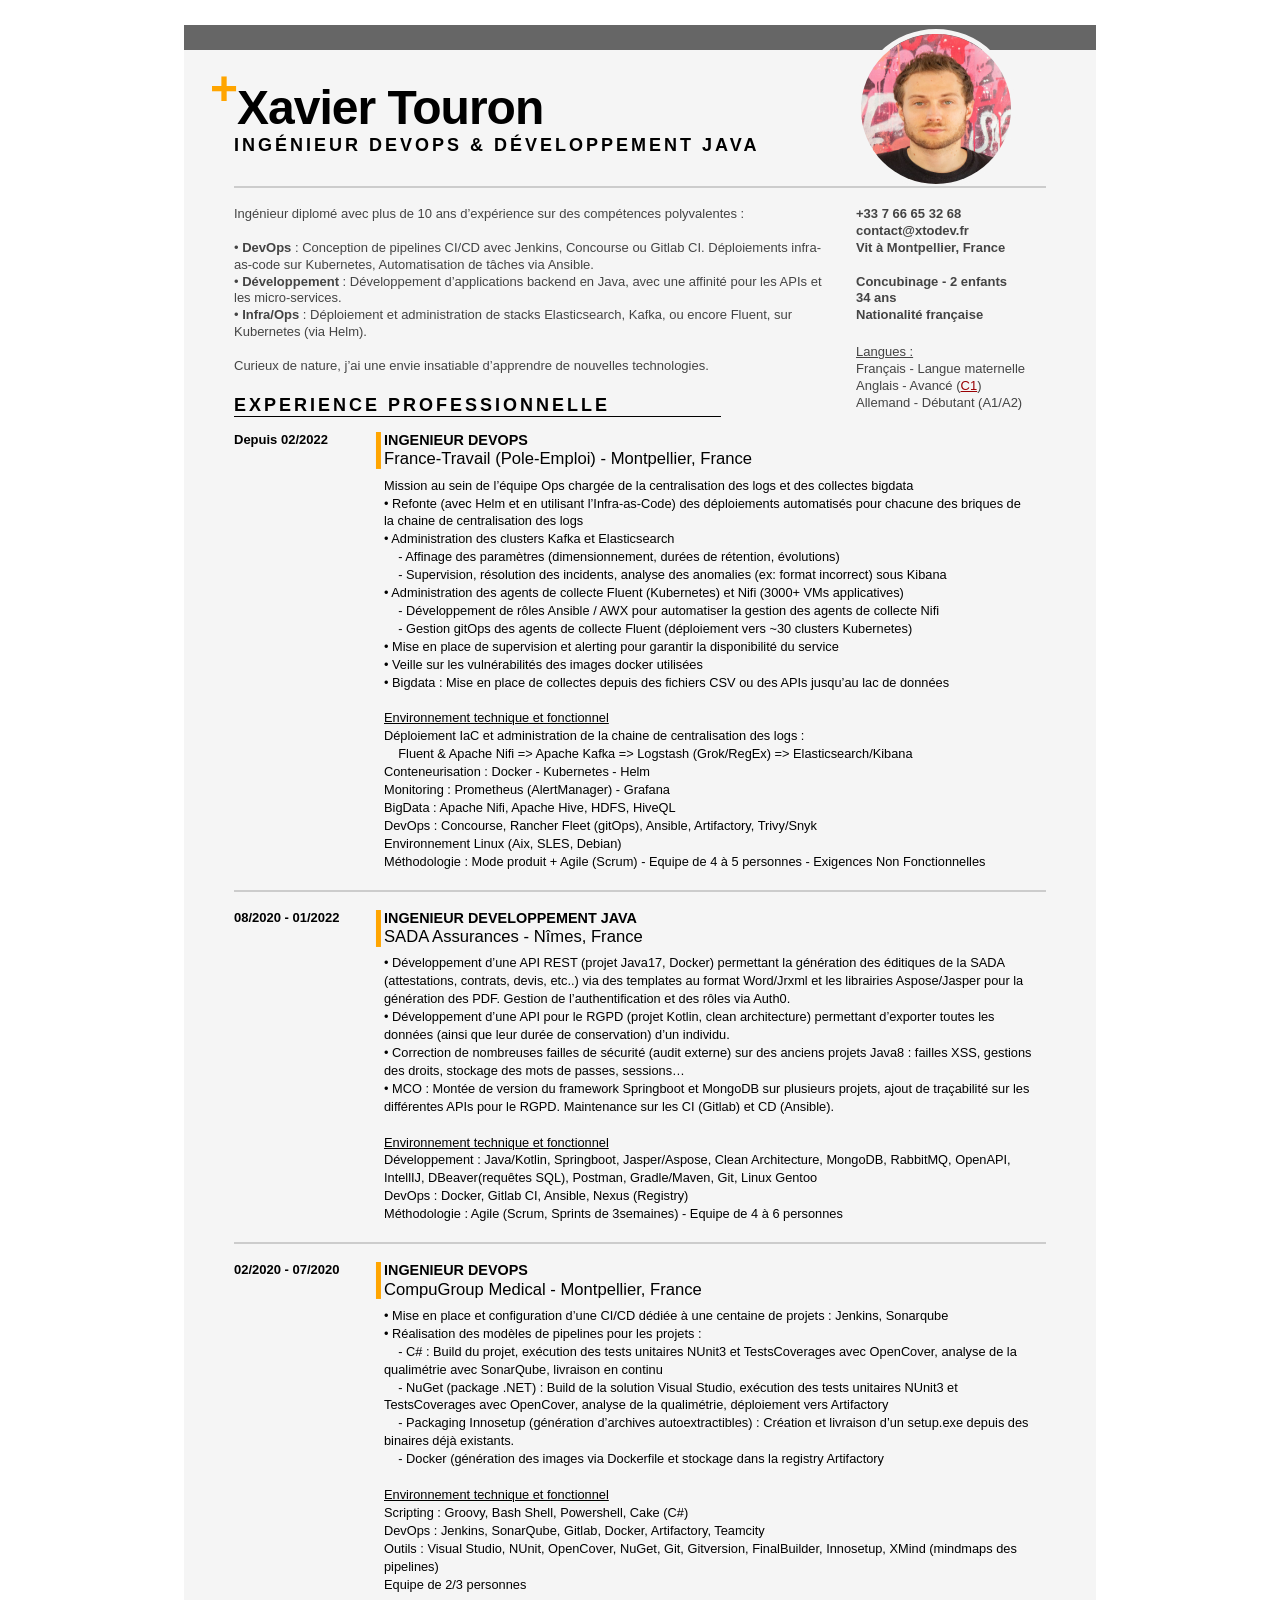
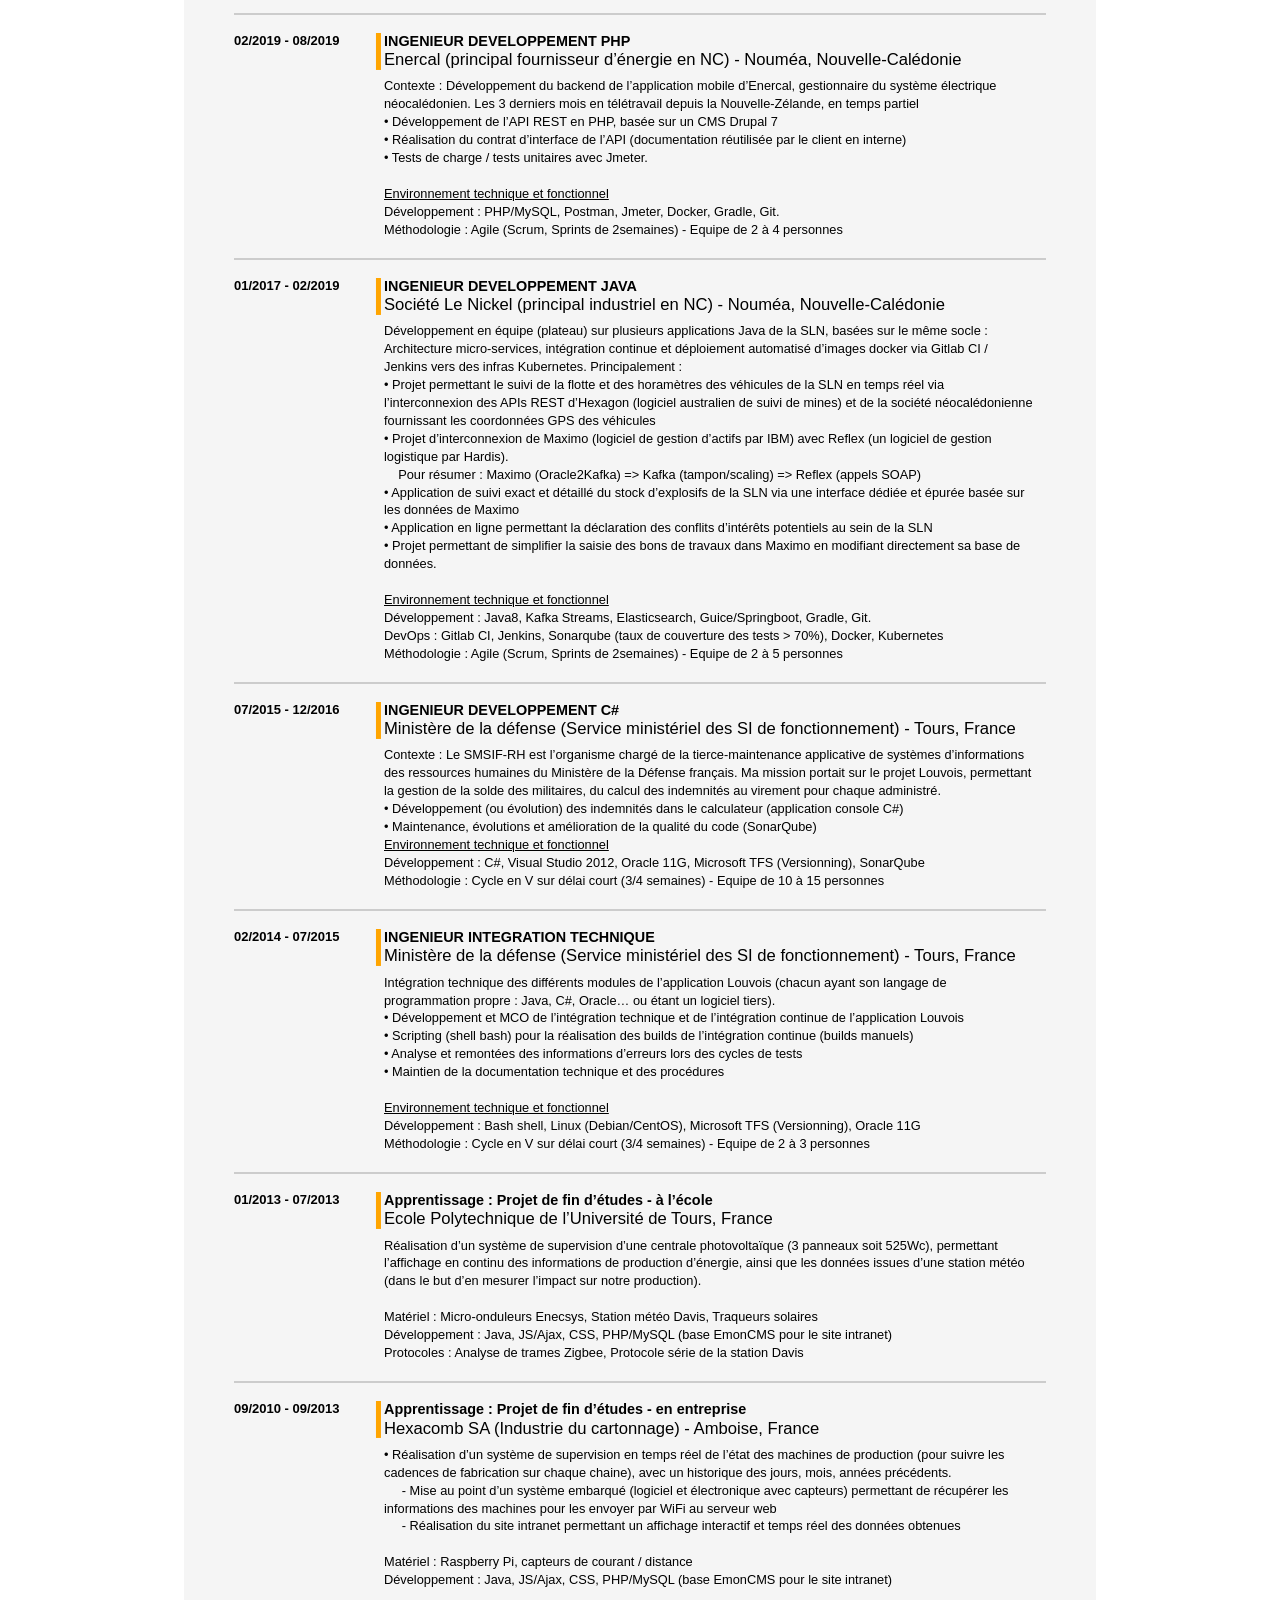
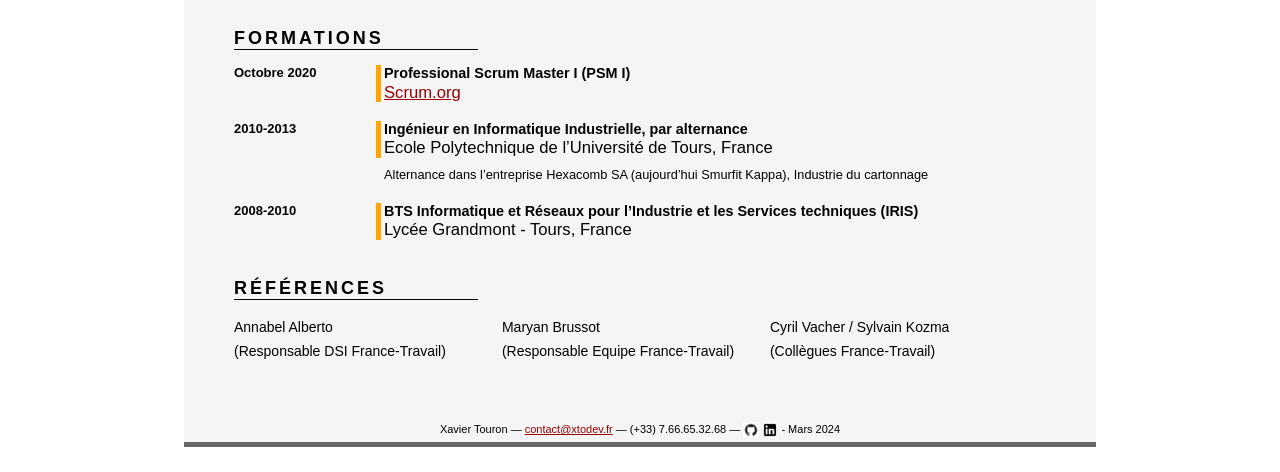
==== index.html @ eff02e46 "Deploying to gh-pages from @ xtodev/cv@1f042955dcc8cc92676577f5e169ee9cafaef50c 🚀" ====
<!DOCTYPE html>
<html>
<head>
<meta charset="utf-8">

<title>Xavier Touron | Ingénieur DevOps &amp;amp; Développement JAVA</title>
<style type="text/css">

article,
aside,
details,
figcaption,
figure,
footer,
header,
hgroup,
nav,
section,
summary {
  display: block;
}
audio,
canvas,
video {
  display: inline-block;
  *display: inline;
  *zoom: 1;
}
audio:not([controls]) {
  display: none;
}
[hidden] {
  display: none;
}
html {
  font-size: 100%;
  -webkit-text-size-adjust: 100%;
  -ms-text-size-adjust: 100%;
}
html,
button,
input,
select,
textarea {
  font-family: sans-serif;
}
body {
  margin: 0;
}
a:focus {
  outline: thin dotted;
}
a:hover,
a:active {
  outline: 0;
}
h1 {
  font-size: 2em;
  margin: 0.67em 0;
}
h2 {
  font-size: 1.5em;
  margin: 0.83em 0;
}
h3 {
  font-size: 1.17em;
  margin: 1em 0;
}
h4 {
  font-size: 1em;
  margin: 1.33em 0;
}
h5 {
  font-size: 0.83em;
  margin: 1.67em 0;
}
h6 {
  font-size: 0.75em;
  margin: 2.33em 0;
}
abbr[title] {
  border-bottom: 1px dotted;
}
b,
strong {
  font-weight: bold;
}
blockquote {
  margin: 1em 40px;
}
dfn {
  font-style: italic;
}
mark {
  background: #ff0;
  color: #000;
}
p,
pre {
  margin: 1em 0;
}
pre,
code,
kbd,
samp {
  font-family: monospace, serif;
  _font-family: 'courier new', monospace;
  font-size: 1em;
}
pre {
  white-space: pre;
  white-space: pre-wrap;
  word-wrap: break-word;
}
q {
  quotes: none;
}
q:before,
q:after {
  content: '';
  content: none;
}
small {
  font-size: 75%;
}
sub,
sup {
  font-size: 75%;
  line-height: 0;
  position: relative;
  vertical-align: baseline;
}
sup {
  top: -0.5em;
}
sub {
  bottom: -0.25em;
}
dl,
menu,
ol,
ul {
  margin: 1em 0;
}
dd {
  margin: 0 0 0 40px;
}
menu,
ol,
ul {
  padding: 0 0 0 40px;
}
nav ul,
nav ol {
  list-style: none;
  list-style-image: none;
}
img {
  border: 0;
  -ms-interpolation-mode: bicubic;
}
svg:not(:root) {
  overflow: hidden;
}
figure {
  margin: 0;
}
form {
  margin: 0;
}
fieldset {
  border: 1px solid #c0c0c0;
  margin: 0 2px;
  padding: 0.35em 0.625em 0.75em;
}
legend {
  border: 0;
  padding: 0;
  white-space: normal;
  *margin-left: -7px;
}
button,
input,
select,
textarea {
  font-size: 100%;
  margin: 0;
  vertical-align: baseline;
  *vertical-align: middle;
}
button,
input {
  line-height: normal;
}
button,
input[type="button"],
input[type="reset"],
input[type="submit"] {
  cursor: pointer;
  -webkit-appearance: button;
  *overflow: visible;
}
button[disabled],
input[disabled] {
  cursor: default;
}
input[type="checkbox"],
input[type="radio"] {
  box-sizing: border-box;
  padding: 0;
  *height: 13px;
  *width: 13px;
}
input[type="search"] {
  -webkit-appearance: textfield;
  -moz-box-sizing: content-box;
  -webkit-box-sizing: content-box;
  box-sizing: content-box;
}
input[type="search"]::-webkit-search-decoration,
input[type="search"]::-webkit-search-cancel-button {
  -webkit-appearance: none;
}
button::-moz-focus-inner,
input::-moz-focus-inner {
  border: 0;
  padding: 0;
}
textarea {
  overflow: auto;
  vertical-align: top;
}
table {
  border-collapse: collapse;
  border-spacing: 0;
}

body.pdf {
  color: black;
}
body.pdf a {
  text-decoration: none;
  color: black;
}
body.pdf .container {
  background: none;
  border-left-color: white;
  border-right-color: white;
}
body.pdf .date:after {
  margin-top: -8px;
}
body.pdf span {
  background-color: white;
}
body.pdf .resume {
  position: relative;
  padding: 40px 25px;
}
body.pdf .identity {
  margin-right: 10px;
}
body.pdf .lang {
  margin-top: -10px;
  margin-right: 10px;
  padding-bottom: 0px;
}
body.pdf .hiddenhr {
  border-top: 2px solid white;
}
body.pdf .hiddenhrinpdf {
  border-top: 2px solid white;
}
body.pdf hr {
  margin: 8px auto;
}
body.pdf a[href$='.pdf'] {
  display: none;
}
body.pdf h1 {
  letter-spacing: 0;
  margin-top: 0;
  font-size: 48px;
  text-transform: none;
}
body.pdf h2 {
  letter-spacing: 0;
  text-transform: uppercase;
  font-weight: normal;
}
body.pdf h3 {
  float: left;
  width: 20%;
  font-style: normal;
  margin-top: 12px;
}
body.pdf h3+p {
  float: left;
  width: 80%;
}
body.pdf blockquote {
  top: 40px;
  right: 50px;
  position: absolute;
}
body.pdf ul dl {
  margin: 0;
  padding: 0.3em 0 0;
}
body.pdf ul dl dt {
  font-size: 122%;
  font-weight: normal;
  margin: 0 0 .75em;
}
body.pdf ul dl dd {
  padding: 0 4em 0 0;
}
body.pdf ol {
  float: left;
  width: 95%;
  margin-left: 1em;
}
body.pdf ol li {
  width: 33%;
  margin: 0;
}
body.pdf ol li:nth-child(3n) {
  width: 34%;
}
body.pdf ol li:nth-child(1),
body.pdf ol li:nth-child(2),
body.pdf ol li:nth-child(3) {
  border-top: none;
}
body.pdf dl {
  margin: .7em 0 0;
  display: block;
}
body.pdf dl strong {
  float: right;
  margin-top: -2em;
}
body.pdf dl em {
  font-size: 120%;
  font-style: normal;
}
body.pdf .h2long {
  background: white;
}
body.pdf .h2short {
  background: white;
}
body.pdf #photo {
  margin-top: -61px;
  margin-right: 30px;
  box-shadow: 0px -4px 0px 1px white, rgba(0,0,0,0) 0px 3px 8px;
  border-width: 0px;
}

.clearfix {
  zoom: 1;
}
.clearfix:after {
  display: block;
  visibility: hidden;
  height: 0;
  clear: both;
  content: ".";
}
body {
  font-family: 'Helvetica Neue', 'Helvetica', Arial, serif;
}
h1,
h2,
h3,
h4,
ul dl dt {
  font-family: 'Helvetica Neue Light', 'Helvetica', Arial, serif;
}
h1:before {
  content: "+";
  font-weight: bold;
  color: orange;
  margin: -1em 0 0 -0.5em;
  position: relative;
  top: -0.4em;
}
pre {
  display: block;
  position: relative;
}
span {
  padding: 0;
  line-height: 1.3em;
  font-family: 'Helvetica Neue', 'Helvetica', Arial, serif;
  color: #444;
}
.aboutme {
  width: 600px;
  float: left;
  clear: left;
  padding-bottom: 20px;
  font-family: 'Lucida Sans', 'Lucida Sans Regular', 'Lucida Grande', 'Lucida Sans Unicode', Geneva, Verdana, sans-serif;
  font-size: small;
}
.identity {
  width: 200px;
  float: right;
  clear: right;
  font-family: 'Arial Narrow Bold', sans-serif;
  font-size: small;
  font-weight: bold;
  padding-bottom: 20px;
  margin-right: -10px;
}
.lang {
  width: 200px;
  float: right;
  clear: right;
  font-size: small;
  padding-bottom: 20px;
  margin-right: -10px;
}
.container {
  margin: 25px auto;
  padding: 0;
  background: whiteSmoke;
  border-top-color: #666;
  border-bottom-color: #666;
  border-left-color: whiteSmoke;
  border-right-color: whiteSmoke;
  border-style: solid;
  border-width: 25px 0px 5px 0px;
  text-align: left;
}
.date {
  font-size: small;
  width: 150px;
}
.date:after {
  float: right;
  margin-top: -7px;
  content: "|";
  color: orange;
  font-size: 300%;
}
.resume {
  position: relative;
  padding: 10px 20px;
  margin-top: -10px;
  margin-bottom: -15px;
}
a {
  color: #990003;
}
a[href$='.pdf']::before {
  content: url('https://cdn-icons-png.flaticon.com/64/3997/3997593.png');
  display: inline-block;
  width: 32px;
  height: 32px;
}
a[href$='.pdf'] {
  font-size: small;
  width: 10px;
  position: absolute;
  top: -70px;
  left: 100%;
}
blockquote {
  margin: 0;
  padding: 0;
  line-height: 1.4em;
}
hr {
  display: block;
  position: relative;
  padding: 0;
  margin: 18px auto;
  width: 100%;
  clear: both;
  border: none;
  border-top: 2px solid #cccccc;
  font-size: 1px;
  line-height: 0;
  overflow: visible;
  page-break-after: avoid;
}
.hiddenhr {
  display: block;
  position: relative;
  padding: 0;
  margin: 18px auto;
  width: 100%;
  clear: both;
  border: none;
  border-top: 2px solid whitesmoke;
  font-size: 1px;
  line-height: 0;
  overflow: visible;
  page-break-after: avoid;
}
.hiddenhrinpdf {
  display: block;
  position: relative;
  padding: 0;
  margin: 18px auto;
  width: 100%;
  clear: both;
  border: none;
  border-top: 2px solid #cccccc;
  font-size: 1px;
  line-height: 0;
  overflow: visible;
  page-break-after: avoid;
}
hr ~ h2 {
  border-top: 0px;
}
h1 {
  margin: 0;
  padding: 0;
  font-size: 36px;
  letter-spacing: -1px;
  font-weight: bold;
}
h2 {
  margin: 0;
  padding: 0;
  font-size: 18px;
  letter-spacing: -1px;
  font-weight: bold;
}
h3 {
  margin: 0;
  padding: 0 0 .5em;
  font-size: 150%;
  font-weight: bold;
}
h4 {
  margin: 0;
  padding: 0 0 .5em;
  font-size: small;
  width: 150px;
}
h3+p {
  margin: 0 0 16px;
  padding: 0;
  display: block;
  font-size: 104%;
  line-height: 24px;
}
h3 br + * {
  font-size: 5px;
}
ul {
  margin: 0;
  padding: 0;
  list-style: none;
  display: flex;
  flex-wrap: wrap;
}
ul li {
  margin: 0;
  padding: 0;
  flex-basis: 33%;
}
ul dl {
  margin: .3em 0 0;
  padding: 0;
  width: 100%;
}
ul dl dt {
  font-size: 100%;
}
ul dl dd {
  margin: 0 0 1em;
  padding: 0 2em 0 0;
  font-size: .8em;
  line-height: 1.5em;
}
ol {
  margin: 0;
  padding: 0 0 .75em;
  width: 80%;
  display: inline-block;
}
ol li {
  margin: 0 0 0 1em;
  padding: 0;
  border-top: 1px solid #CCCCCC;
  width: 100%;
  float: left;
  list-style: none;
  line-height: 24px;
  font-size: 14px;
}
ol li:nth-child(1) {
  border-top: none;
}
dl {
  float: left;
  display: block;
  width: 80%;
  margin: 0;
  padding: 0;
}
dl dt {
  margin: 0;
  padding: 0;
  font-size: 90%;
  font-weight: bold;
}
dl dd {
  margin: 0 0 1.5em;
  padding: 0;
  font-size: 80%;
  line-height: 1.4em;
}
dl strong {
  display: block;
  padding-top: 9px;
  margin-left: -40px;
  font-size: 102%;
}
dl em {
  display: block;
  font-size: 110%;
  margin: .15em 0 .5em;
  font-style: bold;
}
dl dd li {
  width: 100%;
  margin: 0 1em 1em;
  list-style-type: square;
}
dl dt {
  display: block;
  clear: both;
}
dl dt {
  border-top: 1px solid #ccc;
  padding-top: 1em;
}
h3 + dl dt:first-child {
  border: 0;
  padding-top: 0;
}
dl dd p:first-child {
  font-weight: bold;
  text-transform: uppercase;
  font-size: 1.2em;
}
ul li dt {
  border: 0;
  padding-top: 0;
}
.h2long {
  background: whiteSmoke;
  text-align: left;
  content: "";
  display: block;
  width: 60%;
  padding-top: 20px;
  border-bottom: 1px solid black;
  margin-bottom: 15px;
}
.h2short {
  background: whiteSmoke;
  text-align: left;
  content: "";
  display: block;
  width: 30%;
  border-bottom: 1px solid black;
  margin-bottom: 15px;
}
#footer {
  display: none;
}
#footer + p {
  width: 100%;
  font-size: 11px;
  text-align: center;
  margin: 0 0 0px;
}
#photo {
  width: 150px;
  height: 150px;
  margin-top: -67px;
  margin-right: 30px;
  border-top-left-radius: 50% 50%;
  border-top-right-radius: 50% 50%;
  border-bottom-right-radius: 50% 50%;
  border-bottom-left-radius: 50% 50%;
  border: solid whiteSmoke;
  border-width: 5px;
}
#subheading {
  margin-bottom: 30px;
}

@media print {
  .container {
    width: 912px;
  }
  .resume {
    position: relative;
    padding: 40px 50px;
  }
  blockquote {
    top: 40px;
    right: 50px;
    position: absolute;
  }
  h1 {
    margin-top: 0;
    font-size: 48px;
    letter-spacing: -1px;
  }
  h2 {
    text-transform: uppercase;
    letter-spacing: 3px;
  }
  h3 {
    float: left;
    width: 20%;
  }
  h3+p {
    float: left;
    width: 80%;
  }
  ul dl dt {
    font-size: 122%;
    font-weight: normal;
    margin-bottom: .75em;
  }
  ul dl dd {
    padding: 0 4em 0 0;
  }
  ol {
    float: center;
    width: 100%;
  }
  ol li {
    width: 33%;
    margin: 0;
  }
  ol li:nth-child(3n) {
    width: 34%;
  }
  ol li:nth-child(1),
  ol li:nth-child(2),
  ol li:nth-child(3) {
    border-top: none;
  }
  dl strong {
    float: right;
    margin-top: -2em;
  }
  dl em {
    font-size: 130%;
    font-style: normal;
  }
  a[href$='.pdf'] {
    display: none;
  }
}
@media screen and (min-width: 240px) and (max-width: 479px) {
  .container {
    margin: 0px auto;
  }
  blockquote {
    display: none;
  }
  .aboutme {
    width: 100%;
  }
  .identity {
    width: 100%;
  }
  .lang {
    width: 100%;
  }
  a[href$='.pdf'] {
    display: none;
  }
  .date:after {
    display: none;
  }
}
@media screen and (min-width: 480px) and (max-width: 599px) {
  .container {
    margin: 0px auto;
  }
  blockquote {
    margin-top: -50px;
    margin-bottom: -20px;
  }
  #photo {
    width: 90px;
    height: 90px;
    margin-top: -60px;
    margin-left: 81%;
  }
  .aboutme {
    width: 65%;
  }
  .identity {
    width: 35%;
  }
  .lang {
    width: 35%;
  }
  .date:after {
    display: none;
  }
  .h2long {
    width: 80%;
  }
  .h2short {
    width: 80%;
  }
  dl {
    width: 100%;
  }
  dl dt:before {
    content: "|";
    color: orange;
    font-size: 150%;
    margin-top: -10px;
  }
  .resume {
    margin-bottom: -10px;
  }
}
@media screen and (min-width: 600px) and (max-width: 911px) {
  .container {
    margin: 0px auto;
  }
  blockquote {
    margin-top: -65px;
    margin-bottom: -20px;
  }
  #photo {
    width: 105px;
    height: 105px;
    margin-top: -50px;
    margin-left: 75%;
  }
  .aboutme {
    width: 65%;
  }
  .identity {
    width: 35%;
  }
  .lang {
    width: 35%;
  }
  .date:after {
    display: none;
  }
  .h2long {
    width: 80%;
  }
  .h2short {
    width: 80%;
  }
  dl {
    width: 100%;
  }
  dl dt:before {
    content: "|";
    color: orange;
    font-size: 150%;
    margin-top: -10px;
  }
  .resume {
    margin-bottom: -10px;
  }
}
@media screen and (min-width: 57em) {
  .container {
    width: 912px;
  }
  .resume {
    position: relative;
    padding: 40px 50px;
  }
  blockquote {
    top: 40px;
    right: 50px;
    position: absolute;
  }
  h1 {
    margin-top: 0;
    font-size: 48px;
    letter-spacing: -1px;
  }
  h2 {
    text-transform: uppercase;
    letter-spacing: 3px;
  }
  h3 {
    float: left;
    width: 20%;
  }
  h3+p {
    float: left;
    width: 80%;
  }
  ul dl dt {
    font-size: 122%;
    font-weight: normal;
    margin-bottom: .75em;
  }
  ul dl dd {
    padding: 0 4em 0 0;
  }
  ol {
    float: center;
    width: 100%;
  }
  ol li {
    width: 33%;
    margin: 0;
  }
  ol li:nth-child(3n) {
    width: 34%;
  }
  ol li:nth-child(1),
  ol li:nth-child(2),
  ol li:nth-child(3) {
    border-top: none;
  }
  dl strong {
    float: right;
    margin-top: -2em;
  }
  dl em {
    font-size: 130%;
    font-style: normal;
  }
}

</style>
</head>

<body class="">

<div class="container">
    <div class="resume">
        <h1>Xavier Touron</h1>

<h2 id="subheading">Ingénieur DevOps &amp; Développement JAVA</h2>

<blockquote>
  <p><img src="./assets/photo.jpg" alt="Pic" title="" id="photo" />
  <a href="https://github.com/xtodev/cv/releases/latest/download/CV_Touron_Xavier.pdf"></a></p>
</blockquote>

<hr />

<p><span class="aboutme">
Ingénieur diplomé avec plus de 10 ans d&#8217;expérience sur des compétences polyvalentes :<br><br>
  • <b>DevOps</b> : Conception de pipelines CI/CD avec Jenkins, Concourse ou Gitlab CI. Déploiements infra-as-code sur Kubernetes, Automatisation de tâches via Ansible.<br>
  • <b>Développement</b> : Développement d&#8217;applications backend en Java, avec une affinité pour les APIs et les micro-services.<br>
  • <b>Infra/Ops</b> : Déploiement et administration de stacks Elasticsearch, Kafka, ou encore Fluent, sur Kubernetes (via Helm).<br><br>
Curieux de nature, j&#8217;ai une envie insatiable d&#8217;apprendre de nouvelles technologies.
</span></p>

<p><span class="identity">
+33 7 66 65 32 68<br>
contact@xtodev.fr<br>
Vit à Montpellier, France<br>
<br>
Concubinage - 2 enfants<br>
34 ans<br>
Nationalité française
</span></p>

<p><span class="lang">
<u>Langues :</u><br>
Français - Langue maternelle<br>
Anglais - Avancé (<a target="_blank" href="https://cert.efset.org/MzoJqB">C1</a>)<br>
Allemand - Débutant (A1/A2)
</span></p>

<h2 class="h2long">EXPERIENCE PROFESSIONNELLE</h2>

<h3 class="date">Depuis 02/2022</h3>

<dl>
<dt>INGENIEUR DEVOPS</dt>
<dd>
<em>France-Travail (Pole-Emploi) - Montpellier, France</em>
Mission au sein de l&#8217;équipe Ops chargée de la centralisation des logs et des collectes bigdata<br>
• Refonte (avec Helm et en utilisant l&#8217;Infra-as-Code) des déploiements automatisés pour chacune des briques de la chaine de centralisation des logs<br>
• Administration des clusters Kafka et Elasticsearch<br>
&nbsp;&nbsp;&nbsp;&nbsp;- Affinage des paramètres (dimensionnement, durées de rétention, évolutions)<br>
&nbsp;&nbsp;&nbsp;&nbsp;- Supervision, résolution des incidents, analyse des anomalies (ex: format incorrect) sous Kibana<br>
• Administration des agents de collecte Fluent (Kubernetes) et Nifi (3000+ VMs applicatives)<br>
&nbsp;&nbsp;&nbsp;&nbsp;- Développement de rôles Ansible / AWX pour automatiser la gestion des agents de collecte Nifi<br>
&nbsp;&nbsp;&nbsp;&nbsp;- Gestion gitOps des agents de collecte Fluent (déploiement vers ~30 clusters Kubernetes)<br>
• Mise en place de supervision et alerting pour garantir la disponibilité du service<br>
• Veille sur les vulnérabilités des images docker utilisées<br>
• Bigdata : Mise en place de collectes depuis des fichiers CSV ou des APIs jusqu&#8217;au lac de données<br>
<br>
<u>Environnement technique et fonctionnel</u><br>
Déploiement IaC et administration de la chaine de centralisation des logs : <br>
&nbsp;&nbsp;&nbsp;&nbsp;Fluent &amp; Apache Nifi => Apache Kafka => Logstash (Grok/RegEx) => Elasticsearch/Kibana<br>
Conteneurisation : Docker - Kubernetes - Helm<br>
Monitoring : Prometheus (AlertManager) - Grafana<br>
BigData : Apache Nifi, Apache Hive, HDFS, HiveQL<br>
DevOps : Concourse, Rancher Fleet (gitOps), Ansible, Artifactory, Trivy/Snyk<br>
Environnement Linux (Aix, SLES, Debian)<br>
Méthodologie : Mode produit + Agile (Scrum) - Equipe de 4 à 5 personnes - Exigences Non Fonctionnelles<br></dd>
</dl>

<hr />

<h3 class="date">08/2020 - 01/2022</h3>

<dl>
<dt>INGENIEUR DEVELOPPEMENT JAVA</dt>
<dd>
<em>SADA Assurances - Nîmes, France</em>
• Développement d&#8217;une API REST (projet Java17, Docker) permettant la génération des éditiques de la SADA (attestations, contrats, devis, etc..) via des templates au format Word/Jrxml et les librairies Aspose/Jasper pour la génération des PDF. Gestion de l&#8217;authentification et des rôles via Auth0.<br>
• Développement d&#8217;une API pour le RGPD (projet Kotlin, clean architecture) permettant d&#8217;exporter toutes les données (ainsi que leur durée de conservation) d&#8217;un individu.<br>
• Correction de nombreuses failles de sécurité (audit externe) sur des anciens projets Java8 : failles XSS, gestions des droits, stockage des mots de passes, sessions&#8230;<br>
• MCO : Montée de version du framework Springboot et MongoDB sur plusieurs projets, ajout de traçabilité sur les différentes APIs pour le RGPD. Maintenance sur les CI (Gitlab) et CD (Ansible).<br>
<br>
<u>Environnement technique et fonctionnel</u><br>
Développement : Java/Kotlin, Springboot, Jasper/Aspose, Clean Architecture, MongoDB, RabbitMQ, OpenAPI, IntellIJ, DBeaver(requêtes SQL), Postman, Gradle/Maven, Git, Linux Gentoo<br>
DevOps : Docker, Gitlab CI, Ansible, Nexus (Registry)<br>
Méthodologie : Agile (Scrum, Sprints de 3semaines) - Equipe de 4 à 6 personnes<br></dd>
</dl>

<hr class="hiddenhrinpdf">

<h3 class="date">02/2020 - 07/2020</h3>

<dl>
<dt>INGENIEUR DEVOPS</dt>
<dd>
<em>CompuGroup Medical - Montpellier, France</em>
• Mise en place et configuration d&#8217;une CI/CD dédiée à une centaine de projets : Jenkins, Sonarqube<br>
• Réalisation des modèles de pipelines pour les projets :<br>
&nbsp;&nbsp;&nbsp;&nbsp;- C# : Build du projet, exécution des tests unitaires NUnit3 et TestsCoverages avec OpenCover, analyse de la qualimétrie avec SonarQube, livraison en continu  <br>
&nbsp;&nbsp;&nbsp;&nbsp;- NuGet (package .NET) : Build de la solution Visual Studio, exécution des tests unitaires NUnit3 et TestsCoverages avec OpenCover, analyse de la qualimétrie, déploiement vers Artifactory<br>
&nbsp;&nbsp;&nbsp;&nbsp;- Packaging Innosetup (génération d&#8217;archives autoextractibles) : Création et livraison d&#8217;un setup.exe depuis des binaires déjà existants.<br>
&nbsp;&nbsp;&nbsp;&nbsp;- Docker (génération des images via Dockerfile et stockage dans la registry Artifactory<br>
<br>
<u>Environnement technique et fonctionnel</u><br>
Scripting : Groovy, Bash Shell, Powershell, Cake (C#)<br>
DevOps : Jenkins, SonarQube, Gitlab, Docker, Artifactory, Teamcity<br>
Outils : Visual Studio, NUnit, OpenCover, NuGet, Git, Gitversion, FinalBuilder, Innosetup, XMind (mindmaps des pipelines)<br>
Equipe de 2/3 personnes</dd>
</dl>

<hr />

<h3 class="date">02/2019 - 08/2019</h3>

<dl>
<dt>INGENIEUR DEVELOPPEMENT PHP</dt>
<dd>
<em>Enercal (principal fournisseur d&#8217;énergie en NC) - Nouméa, Nouvelle-Calédonie</em>
Contexte : Développement du backend de l&#8217;application mobile d&#8217;Enercal, gestionnaire du système électrique néocalédonien. Les 3 derniers mois en télétravail depuis la Nouvelle-Zélande, en temps partiel<br>
• Développement de l&#8217;API REST en PHP, basée sur un CMS Drupal 7<br>
• Réalisation du contrat d&#8217;interface de l&#8217;API (documentation réutilisée par le client en interne) <br>
• Tests de charge / tests unitaires avec Jmeter.<br>
<br><u>Environnement technique et fonctionnel</u><br>
Développement : PHP/MySQL, Postman, Jmeter, Docker, Gradle, Git.<br>
Méthodologie : Agile (Scrum, Sprints de 2semaines) - Equipe de 2 à 4 personnes<br></dd>
</dl>

<hr />

<h3 class="date">01/2017 - 02/2019</h3>

<dl>
<dt>INGENIEUR DEVELOPPEMENT JAVA</dt>
<dd>
<em>Société Le Nickel (principal industriel en NC) - Nouméa, Nouvelle-Calédonie</em>
Développement en équipe (plateau) sur plusieurs applications Java de la SLN, basées sur le même socle : Architecture micro-services, intégration continue et déploiement automatisé d&#8217;images docker via Gitlab CI / Jenkins vers des infras Kubernetes. Principalement :<br>
• Projet permettant le suivi de la flotte et des horamètres des véhicules de la SLN en temps réel via l&#8217;interconnexion des APIs REST d&#8217;Hexagon (logiciel australien de suivi de mines) et de la société néocalédonienne fournissant les coordonnées GPS des véhicules<br>
• Projet d&#8217;interconnexion de Maximo (logiciel de gestion d&#8217;actifs par IBM) avec Reflex (un logiciel de gestion logistique par Hardis). <br>
&nbsp;&nbsp;&nbsp;&nbsp;Pour résumer : Maximo (Oracle2Kafka) => Kafka (tampon/scaling) => Reflex (appels SOAP)<br>
• Application de suivi exact et détaillé du stock d&#8217;explosifs de la SLN via une interface dédiée et épurée basée sur les données de Maximo<br>
• Application en ligne permettant la déclaration des conflits d&#8217;intérêts potentiels au sein de la SLN<br>
• Projet permettant de simplifier la saisie des bons de travaux dans Maximo en modifiant directement sa base de données.<br>
<br>
<u>Environnement technique et fonctionnel</u><br>
Développement : Java8, Kafka Streams, Elasticsearch, Guice/Springboot, Gradle, Git. <br>
DevOps : Gitlab CI, Jenkins, Sonarqube (taux de couverture des tests > 70%), Docker, Kubernetes<br>
Méthodologie : Agile (Scrum, Sprints de 2semaines) - Equipe de 2 à 5 personnes</dd>
</dl>

<hr />

<h3 class="date">07/2015 - 12/2016</h3>

<dl>
<dt>INGENIEUR DEVELOPPEMENT C#</dt>
<dd>
<em>Ministère de la défense (Service ministériel des SI de fonctionnement) - Tours, France</em>
Contexte : Le SMSIF-RH est l&#8217;organisme chargé de la tierce-maintenance applicative de systèmes d&#8217;informations des ressources humaines du Ministère de la Défense français. Ma mission portait sur le projet Louvois, permettant la gestion de la solde des militaires, du calcul des indemnités au virement pour chaque administré.<br>
• Développement (ou évolution) des indemnités dans le calculateur (application console C#)<br>
• Maintenance, évolutions et amélioration de la qualité du code (SonarQube)<br>
<u>Environnement technique et fonctionnel</u><br>
Développement : C#, Visual Studio 2012, Oracle 11G, Microsoft TFS (Versionning), SonarQube<br>
Méthodologie : Cycle en V sur délai court (3/4 semaines) - Equipe de 10 à 15 personnes</dd>
</dl>

<hr />

<h3 class="date">02/2014 - 07/2015</h3>

<dl>
<dt>INGENIEUR INTEGRATION TECHNIQUE</dt>
<dd>
<em>Ministère de la défense (Service ministériel des SI de fonctionnement) - Tours, France</em>
Intégration technique des différents modules de l&#8217;application Louvois (chacun ayant son langage de programmation propre : Java, C#, Oracle&#8230; ou étant un logiciel tiers).<br>
• Développement et MCO de l&#8217;intégration technique et de l&#8217;intégration continue de l&#8217;application Louvois<br>
• Scripting (shell bash) pour la réalisation des builds de l&#8217;intégration continue (builds manuels)<br>
• Analyse et remontées des informations d&#8217;erreurs lors des cycles de tests<br>
• Maintien de la documentation technique et des procédures<br>
<br>
<u>Environnement technique et fonctionnel</u><br>
Développement : Bash shell, Linux (Debian/CentOS), Microsoft TFS (Versionning), Oracle 11G<br>
Méthodologie : Cycle en V sur délai court (3/4 semaines) - Equipe de 2 à 3 personnes</dd>
</dl>

<hr />

<h3 class="date">01/2013 - 07/2013</h3>

<dl>
<dt>Apprentissage : Projet de fin d&#8217;études - à l&#8217;école</dt>
<dd>
<em>Ecole Polytechnique de l&#8217;Université de Tours, France</em>
Réalisation d’un système de supervision d’une centrale photovoltaïque (3 panneaux soit 525Wc), permettant l’affichage en continu des informations de production d’énergie, ainsi que les données issues d’une station météo (dans le but d’en mesurer l’impact sur notre production). <br>
<br>
Matériel : Micro-onduleurs Enecsys, Station météo Davis, Traqueurs solaires <br>
Développement : Java, JS/Ajax, CSS, PHP/MySQL (base EmonCMS pour le site intranet)<br>
Protocoles : Analyse de trames Zigbee, Protocole série de la station Davis<br></dd>
</dl>

<hr />

<h3 class="date">09/2010 - 09/2013</h3>

<dl>
<dt>Apprentissage : Projet de fin d&#8217;études - en entreprise</dt>
<dd>
<em>Hexacomb SA (Industrie du cartonnage) - Amboise, France</em>
• Réalisation d’un système de supervision en temps réel de l’état des machines de production (pour suivre les cadences de fabrication sur chaque chaine), avec un historique des jours, mois, années précédents. <br>
&nbsp;&nbsp;&nbsp;&nbsp; - Mise au point d&#8217;un système embarqué (logiciel et électronique avec capteurs) permettant de récupérer les informations des machines pour les envoyer par WiFi au serveur web<br>
&nbsp;&nbsp;&nbsp;&nbsp; - Réalisation du site intranet permettant un affichage interactif et temps réel des données obtenues<br>
<br>
Matériel : Raspberry Pi, capteurs de courant / distance<br>
Développement : Java, JS/Ajax, CSS, PHP/MySQL (base EmonCMS pour le site intranet)<br></dd>
</dl>

<hr class="hiddenhr">

<h2 class="h2short">Formations</h2>

<h3 class="date">Octobre 2020</h3>

<dl>
<dt>Professional Scrum Master I (PSM I)</dt>
<dd><em><a href="https://www.scrum.org/user/735488" target="_blank">Scrum.org</a></em></dd>
</dl>

<h3 class="date">2010-2013</h3>

<dl>
<dt>Ingénieur en Informatique Industrielle, par alternance</dt>
<dd><em>Ecole Polytechnique de l&#8217;Université de Tours, France</em>
Alternance dans l&#8217;entreprise Hexacomb SA (aujourd&#8217;hui Smurfit Kappa), Industrie du cartonnage</dd>
</dl>

<h3 class="date">2008-2010</h3>

<dl>
<dt>BTS Informatique et Réseaux pour l&#8217;Industrie et les Services techniques (IRIS)</dt>
<dd><em>Lycée Grandmont - Tours, France</em></dd>
</dl>

<hr class="hiddenhr">

<h2 class="h2short">Références</h2>

<ol>
<li>Annabel Alberto <br>(Responsable DSI France-Travail)</li>
<li>Maryan Brussot <br>(Responsable Equipe France-Travail)</li>
<li>Cyril Vacher / Sylvain Kozma <br>(Collègues France-Travail)</li>
</ol>

<hr class="hiddenhr">

<h3 id="footer">Footer</h3>

<p>Xavier Touron &#8212; <a href="mailto:contact@xtodev.fr">contact@xtodev.fr</a> &#8212; (+33) 7.66.65.32.68 &#8212; <a href="https://github.com/xtodev/cv" target="_blank"><img src="./assets/github.png" height="16" width="16" style="vertical-align: middle;"></a>  <a href="https://www.linkedin.com/in/xavier-touron-084b4b73" target="_blank"><img src="./assets/linkedin.png" height="16" width="16" style="vertical-align: middle;"></a> - Mars 2024</p>

    </div>
</div>

</body>
</html>
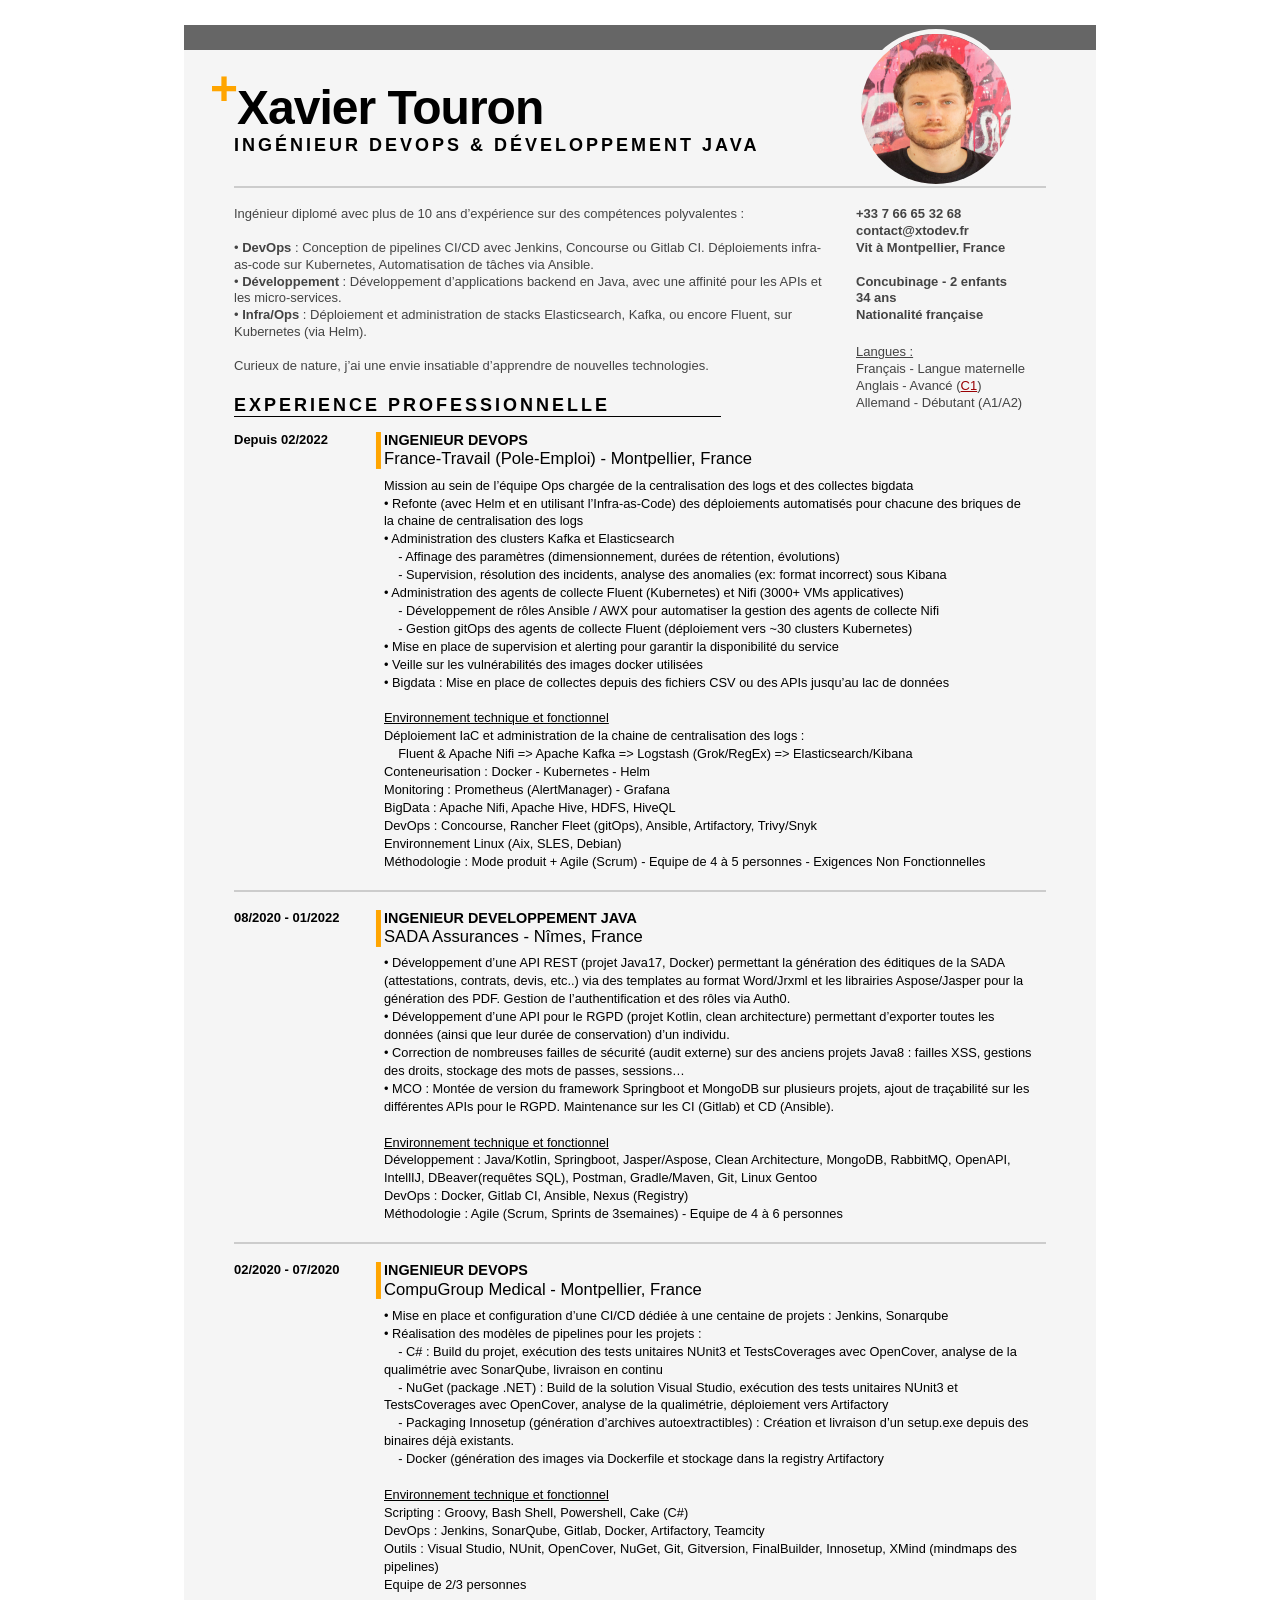
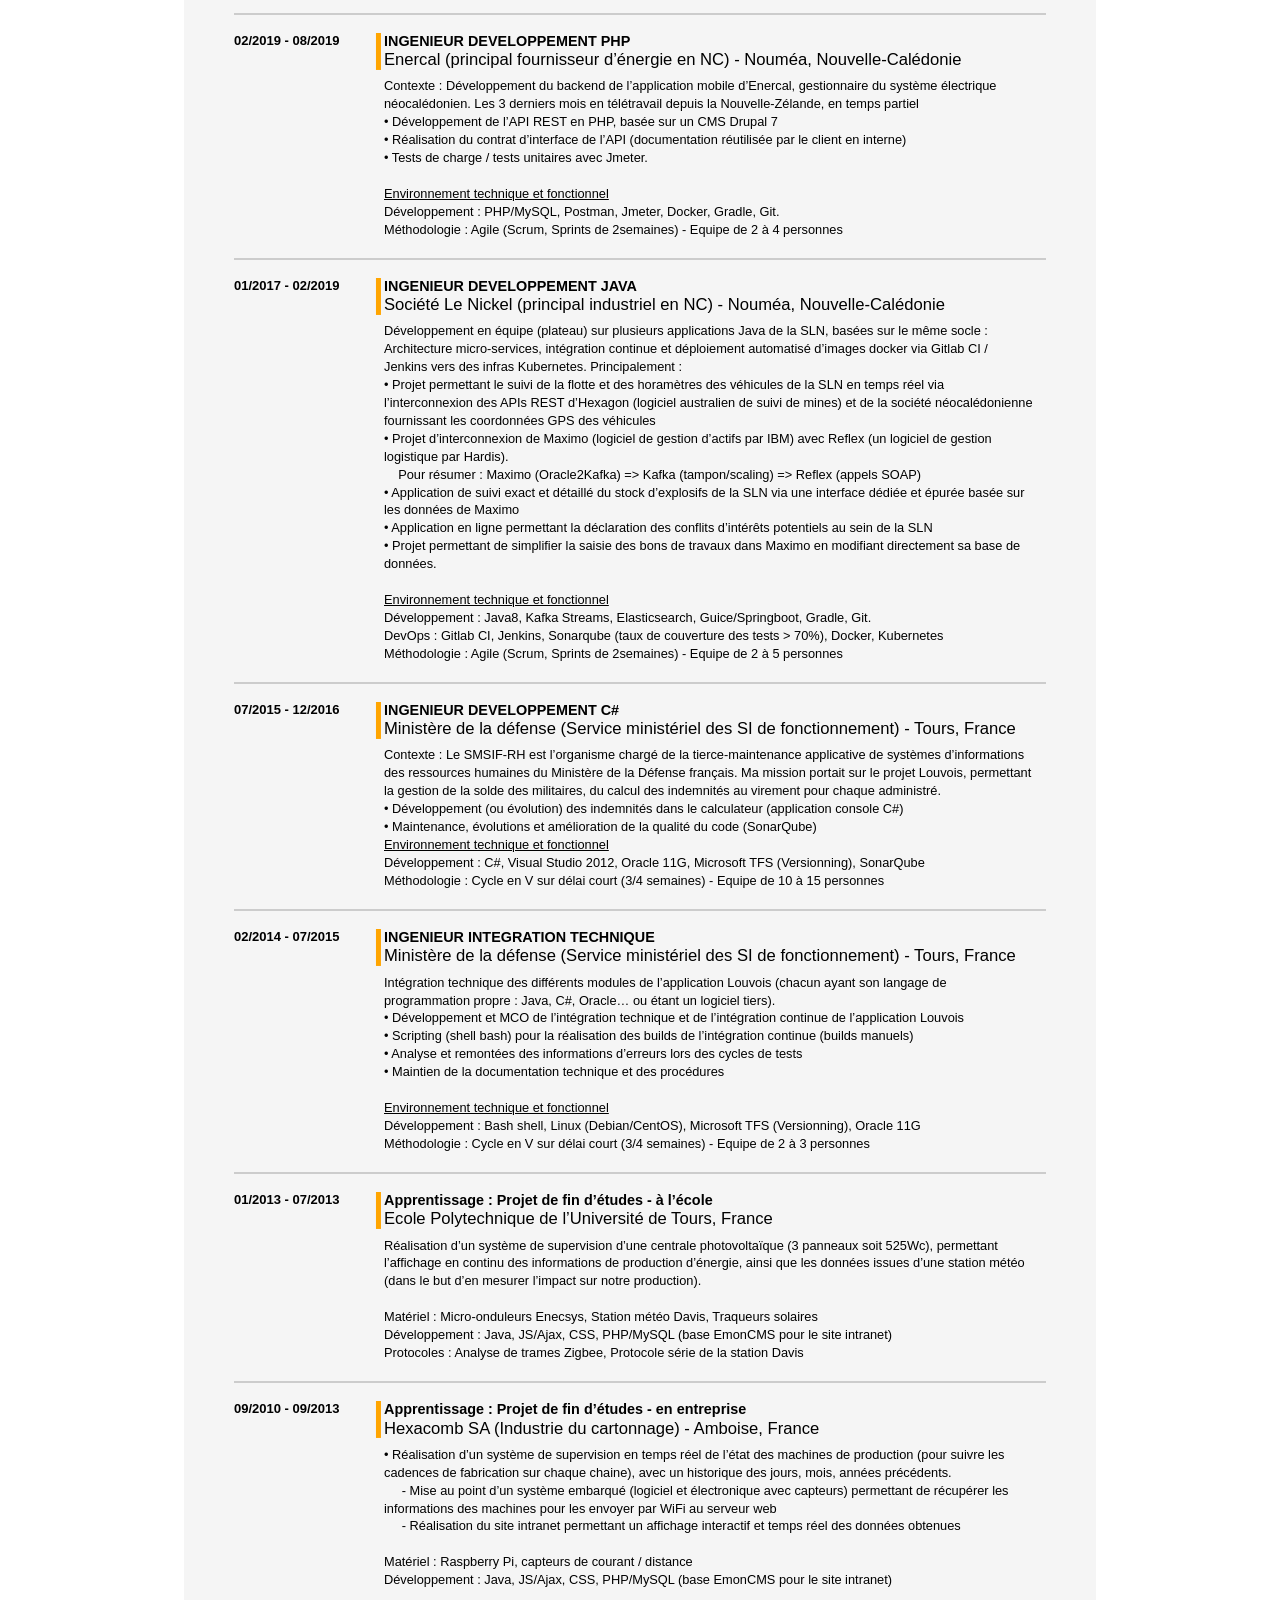
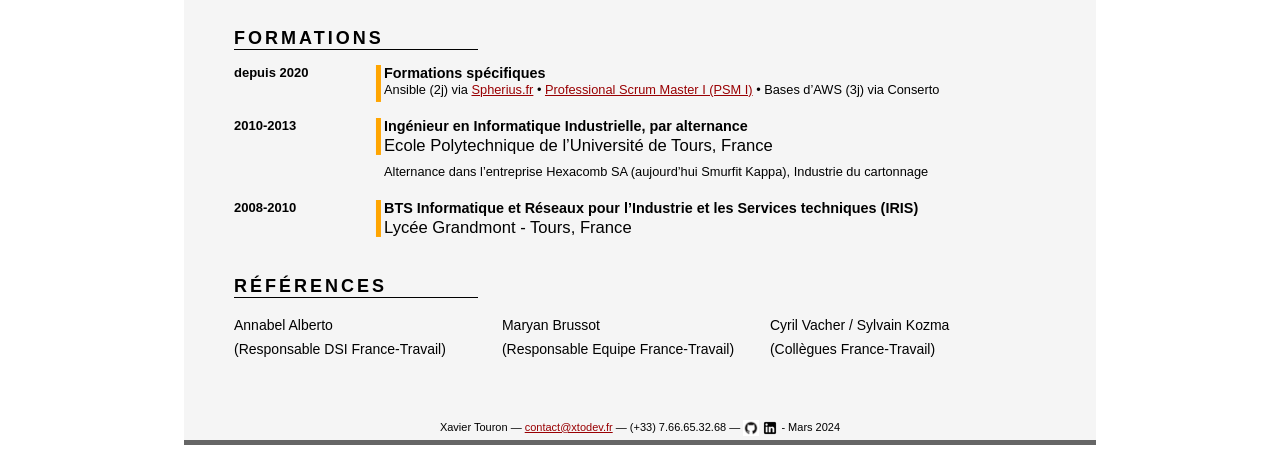
==== commit f9ae000c: "Deploying to gh-pages from @ xtodev/cv@d4f09fdf2361d1db41114a9f5daccca0aeff37c9 🚀" ====
--- a/index.html
+++ b/index.html
@@ -1165,11 +1165,11 @@
 
 <h2 class="h2short">Formations</h2>
 
-<h3 class="date">Octobre 2020</h3>
+<h3 class="date">depuis 2020</h3>
 
 <dl>
-<dt>Professional Scrum Master I (PSM I)</dt>
-<dd><em><a href="https://www.scrum.org/user/735488" target="_blank">Scrum.org</a></em></dd>
+<dt>Formations spécifiques</dt>
+<dd>Ansible (2j) via <a href="https://spherius.fr/formation/devops-ansible/" target="_blank">Spherius.fr</a> • <a href="https://www.scrum.org/user/735488" target="_blank">Professional Scrum Master I (PSM I)</a> • Bases d&#8217;AWS (3j) via Conserto</dd>
 </dl>
 
 <h3 class="date">2010-2013</h3>
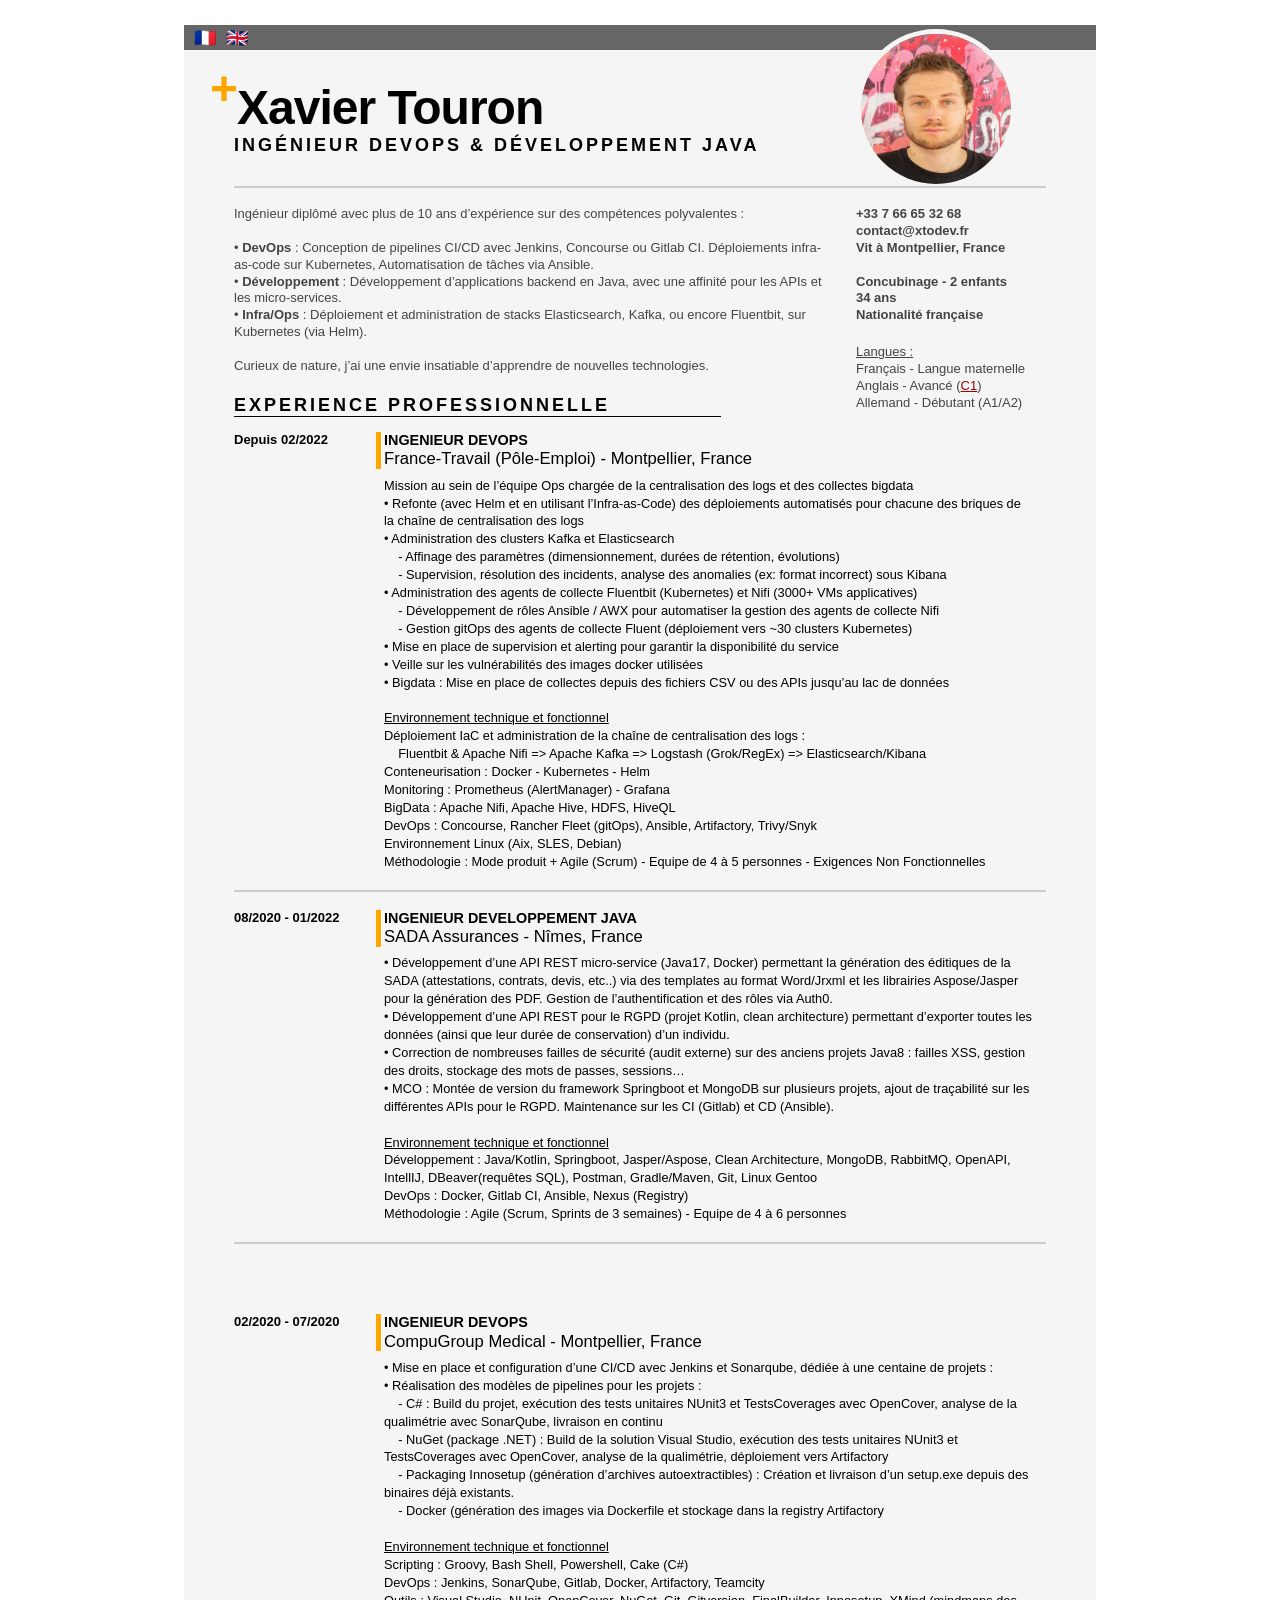
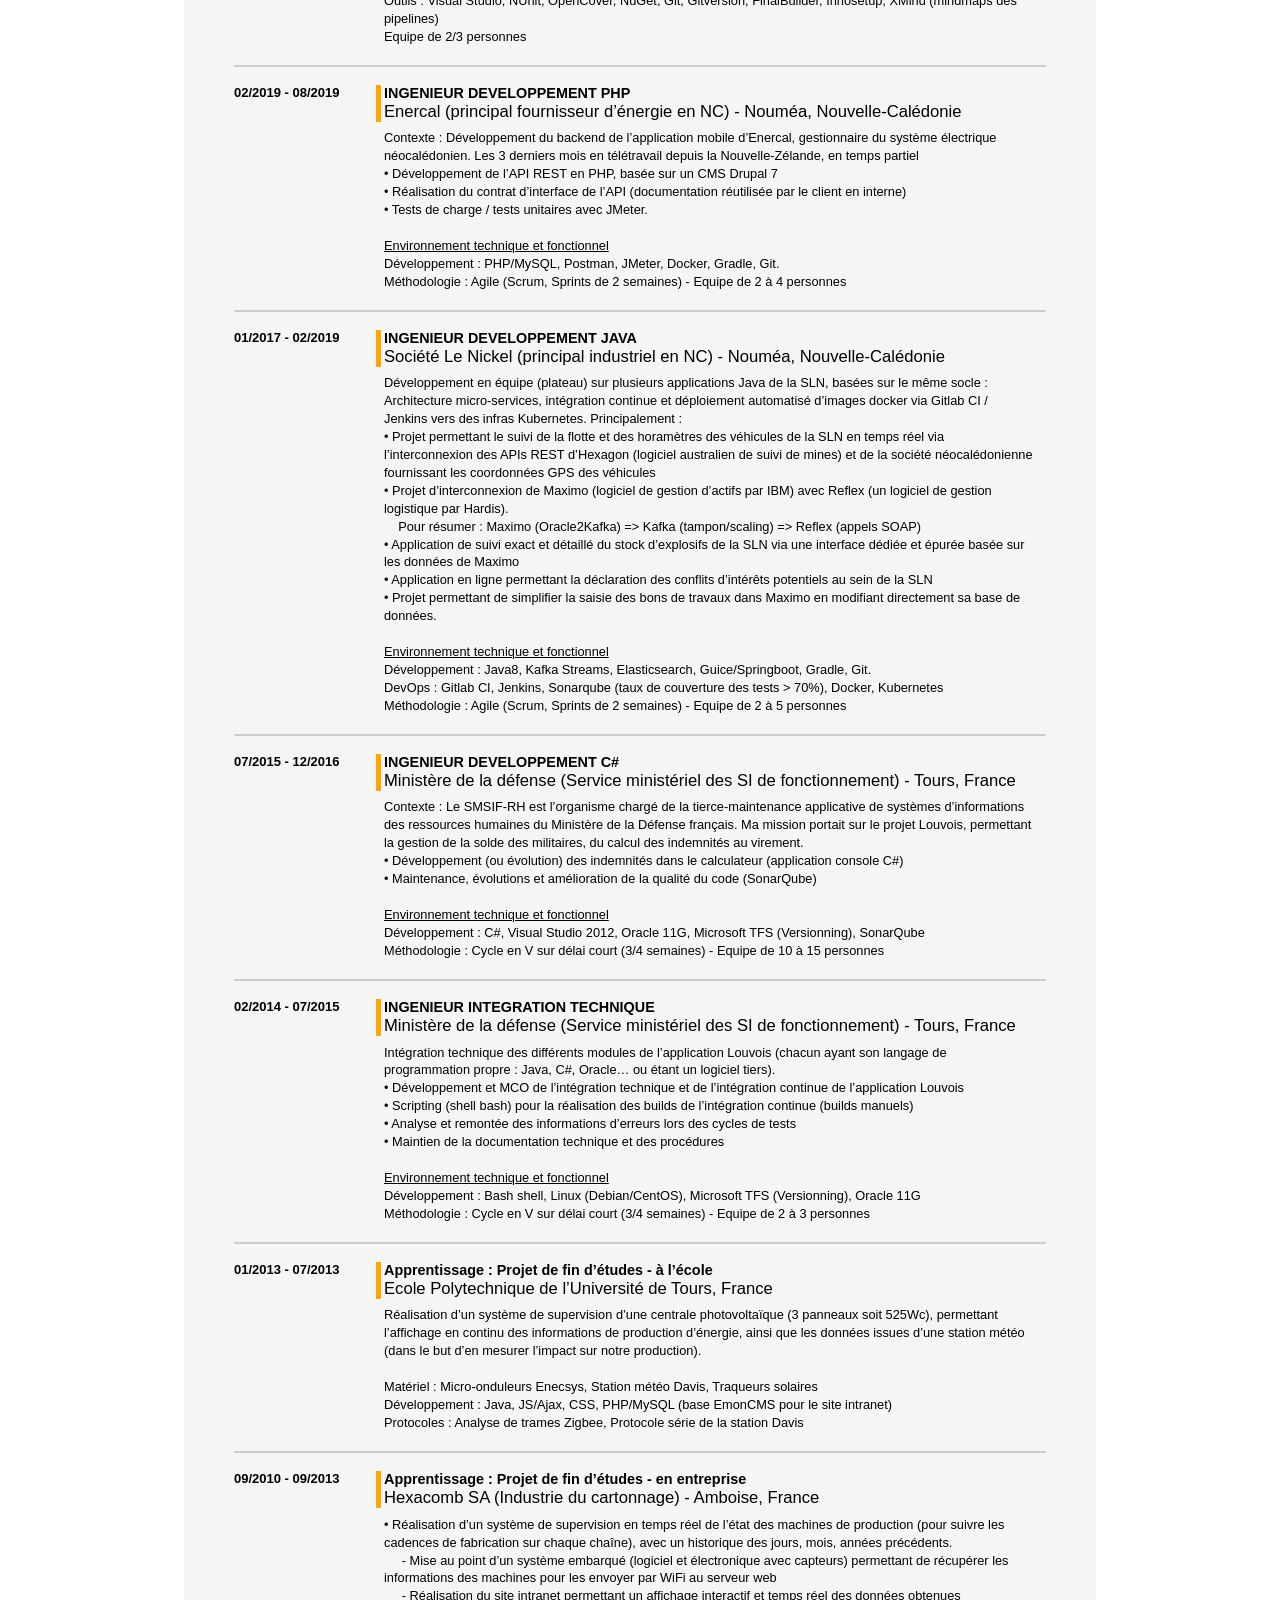
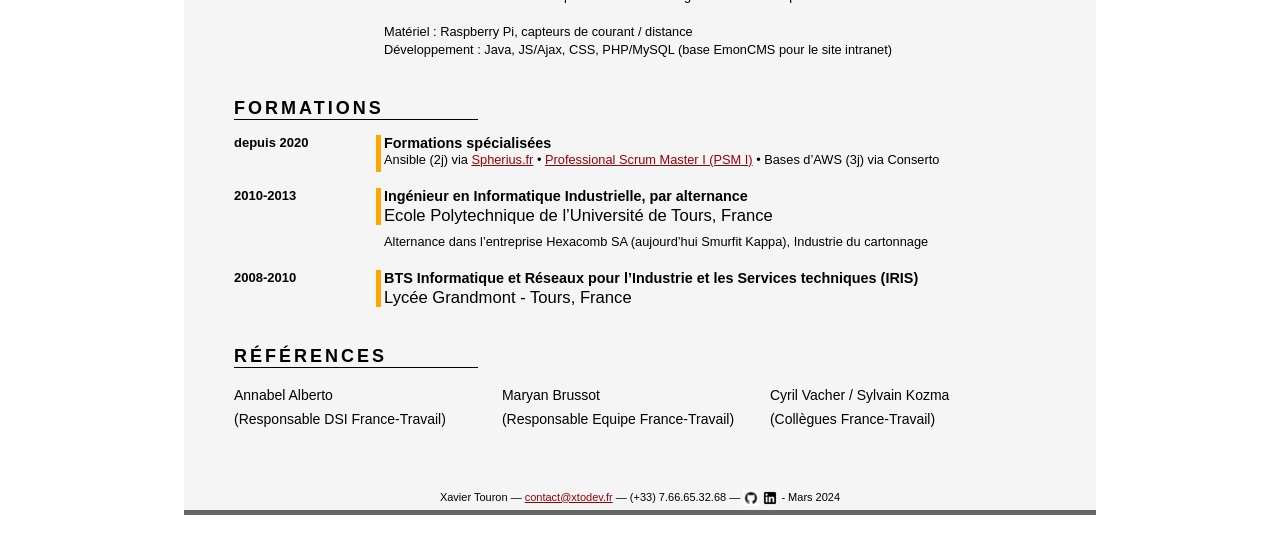
==== commit f633024f: "Deploying to gh-pages from @ xtodev/cv@14792d7cb2b1a986841a1e0e3b374d6feab789f1 🚀" ====
--- a/index.html
+++ b/index.html
@@ -257,10 +257,10 @@
   position: relative;
   padding: 40px 25px;
 }
-body.pdf .identity {
+body.pdf #identity {
   margin-right: 10px;
 }
-body.pdf .lang {
+body.pdf #lang {
   margin-top: -10px;
   margin-right: 10px;
   padding-bottom: 0px;
@@ -275,6 +275,9 @@
   margin: 8px auto;
 }
 body.pdf a[href$='.pdf'] {
+  display: none;
+}
+body.pdf #langselect {
   display: none;
 }
 body.pdf h1 {
@@ -395,7 +398,22 @@
   font-family: 'Helvetica Neue', 'Helvetica', Arial, serif;
   color: #444;
 }
-.aboutme {
+#langselect {
+  font-size: large;
+  width: 200px;
+  position: absolute;
+  top: -13px;
+  left: 10px;
+}
+#langselect a {
+  text-decoration: none;
+  color: #666;
+}
+#langselect a:hover {
+  text-decoration: none;
+  color: #666;
+}
+#aboutme {
   width: 600px;
   float: left;
   clear: left;
@@ -403,7 +421,7 @@
   font-family: 'Lucida Sans', 'Lucida Sans Regular', 'Lucida Grande', 'Lucida Sans Unicode', Geneva, Verdana, sans-serif;
   font-size: small;
 }
-.identity {
+#identity {
   width: 200px;
   float: right;
   clear: right;
@@ -413,7 +431,7 @@
   padding-bottom: 20px;
   margin-right: -10px;
 }
-.lang {
+#lang {
   width: 200px;
   float: right;
   clear: right;
@@ -771,13 +789,13 @@
   blockquote {
     display: none;
   }
-  .aboutme {
+  #aboutme {
     width: 100%;
   }
-  .identity {
+  #identity {
     width: 100%;
   }
-  .lang {
+  #lang {
     width: 100%;
   }
   a[href$='.pdf'] {
@@ -801,13 +819,13 @@
     margin-top: -60px;
     margin-left: 81%;
   }
-  .aboutme {
+  #aboutme {
     width: 65%;
   }
-  .identity {
+  #identity {
     width: 35%;
   }
-  .lang {
+  #lang {
     width: 35%;
   }
   .date:after {
@@ -846,13 +864,13 @@
     margin-top: -50px;
     margin-left: 75%;
   }
-  .aboutme {
+  #aboutme {
     width: 65%;
   }
-  .identity {
+  #identity {
     width: 35%;
   }
-  .lang {
+  #lang {
     width: 35%;
   }
   .date:after {
@@ -952,6 +970,8 @@
 
 <h2 id="subheading">Ingénieur DevOps &amp; Développement JAVA</h2>
 
+<p><span id="langselect"><a href="https://xtodev.fr">🇫🇷</a>&nbsp;&nbsp;<a href="https://xtodev.fr/en.html">🇬🇧</a></span></p>
+
 <blockquote>
   <p><img src="./assets/photo.jpg" alt="Pic" title="" id="photo" />
   <a href="https://github.com/xtodev/cv/releases/latest/download/CV_Touron_Xavier.pdf"></a></p>
@@ -959,15 +979,15 @@
 
 <hr />
 
-<p><span class="aboutme">
-Ingénieur diplomé avec plus de 10 ans d&#8217;expérience sur des compétences polyvalentes :<br><br>
+<p><span id="aboutme">
+Ingénieur diplômé avec plus de 10 ans d&#8217;expérience sur des compétences polyvalentes :<br><br>
   • <b>DevOps</b> : Conception de pipelines CI/CD avec Jenkins, Concourse ou Gitlab CI. Déploiements infra-as-code sur Kubernetes, Automatisation de tâches via Ansible.<br>
   • <b>Développement</b> : Développement d&#8217;applications backend en Java, avec une affinité pour les APIs et les micro-services.<br>
-  • <b>Infra/Ops</b> : Déploiement et administration de stacks Elasticsearch, Kafka, ou encore Fluent, sur Kubernetes (via Helm).<br><br>
+  • <b>Infra/Ops</b> : Déploiement et administration de stacks Elasticsearch, Kafka, ou encore Fluentbit, sur Kubernetes (via Helm).<br><br>
 Curieux de nature, j&#8217;ai une envie insatiable d&#8217;apprendre de nouvelles technologies.
 </span></p>
 
-<p><span class="identity">
+<p><span id="identity">
 +33 7 66 65 32 68<br>
 contact@xtodev.fr<br>
 Vit à Montpellier, France<br>
@@ -977,7 +997,7 @@
 Nationalité française
 </span></p>
 
-<p><span class="lang">
+<p><span id="lang">
 <u>Langues :</u><br>
 Français - Langue maternelle<br>
 Anglais - Avancé (<a target="_blank" href="https://cert.efset.org/MzoJqB">C1</a>)<br>
@@ -991,13 +1011,13 @@
 <dl>
 <dt>INGENIEUR DEVOPS</dt>
 <dd>
-<em>France-Travail (Pole-Emploi) - Montpellier, France</em>
+<em>France-Travail (Pôle-Emploi) - Montpellier, France</em>
 Mission au sein de l&#8217;équipe Ops chargée de la centralisation des logs et des collectes bigdata<br>
-• Refonte (avec Helm et en utilisant l&#8217;Infra-as-Code) des déploiements automatisés pour chacune des briques de la chaine de centralisation des logs<br>
+• Refonte (avec Helm et en utilisant l&#8217;Infra-as-Code) des déploiements automatisés pour chacune des briques de la chaîne de centralisation des logs<br>
 • Administration des clusters Kafka et Elasticsearch<br>
 &nbsp;&nbsp;&nbsp;&nbsp;- Affinage des paramètres (dimensionnement, durées de rétention, évolutions)<br>
 &nbsp;&nbsp;&nbsp;&nbsp;- Supervision, résolution des incidents, analyse des anomalies (ex: format incorrect) sous Kibana<br>
-• Administration des agents de collecte Fluent (Kubernetes) et Nifi (3000+ VMs applicatives)<br>
+• Administration des agents de collecte Fluentbit (Kubernetes) et Nifi (3000+ VMs applicatives)<br>
 &nbsp;&nbsp;&nbsp;&nbsp;- Développement de rôles Ansible / AWX pour automatiser la gestion des agents de collecte Nifi<br>
 &nbsp;&nbsp;&nbsp;&nbsp;- Gestion gitOps des agents de collecte Fluent (déploiement vers ~30 clusters Kubernetes)<br>
 • Mise en place de supervision et alerting pour garantir la disponibilité du service<br>
@@ -1005,8 +1025,8 @@
 • Bigdata : Mise en place de collectes depuis des fichiers CSV ou des APIs jusqu&#8217;au lac de données<br>
 <br>
 <u>Environnement technique et fonctionnel</u><br>
-Déploiement IaC et administration de la chaine de centralisation des logs : <br>
-&nbsp;&nbsp;&nbsp;&nbsp;Fluent &amp; Apache Nifi => Apache Kafka => Logstash (Grok/RegEx) => Elasticsearch/Kibana<br>
+Déploiement IaC et administration de la chaîne de centralisation des logs : <br>
+&nbsp;&nbsp;&nbsp;&nbsp;Fluentbit &amp; Apache Nifi => Apache Kafka => Logstash (Grok/RegEx) => Elasticsearch/Kibana<br>
 Conteneurisation : Docker - Kubernetes - Helm<br>
 Monitoring : Prometheus (AlertManager) - Grafana<br>
 BigData : Apache Nifi, Apache Hive, HDFS, HiveQL<br>
@@ -1023,18 +1043,22 @@
 <dt>INGENIEUR DEVELOPPEMENT JAVA</dt>
 <dd>
 <em>SADA Assurances - Nîmes, France</em>
-• Développement d&#8217;une API REST (projet Java17, Docker) permettant la génération des éditiques de la SADA (attestations, contrats, devis, etc..) via des templates au format Word/Jrxml et les librairies Aspose/Jasper pour la génération des PDF. Gestion de l&#8217;authentification et des rôles via Auth0.<br>
-• Développement d&#8217;une API pour le RGPD (projet Kotlin, clean architecture) permettant d&#8217;exporter toutes les données (ainsi que leur durée de conservation) d&#8217;un individu.<br>
-• Correction de nombreuses failles de sécurité (audit externe) sur des anciens projets Java8 : failles XSS, gestions des droits, stockage des mots de passes, sessions&#8230;<br>
+• Développement d&#8217;une API REST micro-service (Java17, Docker) permettant la génération des éditiques de la SADA (attestations, contrats, devis, etc..) via des templates au format Word/Jrxml et les librairies Aspose/Jasper pour la génération des PDF. Gestion de l&#8217;authentification et des rôles via Auth0.<br>
+• Développement d&#8217;une API REST pour le RGPD (projet Kotlin, clean architecture) permettant d&#8217;exporter toutes les données (ainsi que leur durée de conservation) d&#8217;un individu.<br>
+• Correction de nombreuses failles de sécurité (audit externe) sur des anciens projets Java8 : failles XSS, gestion des droits, stockage des mots de passes, sessions&#8230;<br>
 • MCO : Montée de version du framework Springboot et MongoDB sur plusieurs projets, ajout de traçabilité sur les différentes APIs pour le RGPD. Maintenance sur les CI (Gitlab) et CD (Ansible).<br>
 <br>
 <u>Environnement technique et fonctionnel</u><br>
 Développement : Java/Kotlin, Springboot, Jasper/Aspose, Clean Architecture, MongoDB, RabbitMQ, OpenAPI, IntellIJ, DBeaver(requêtes SQL), Postman, Gradle/Maven, Git, Linux Gentoo<br>
 DevOps : Docker, Gitlab CI, Ansible, Nexus (Registry)<br>
-Méthodologie : Agile (Scrum, Sprints de 3semaines) - Equipe de 4 à 6 personnes<br></dd>
+Méthodologie : Agile (Scrum, Sprints de 3 semaines) - Equipe de 4 à 6 personnes<br></dd>
 </dl>
 
+<p><br></p>
+
 <hr class="hiddenhrinpdf">
+
+<p><br><br></p>
 
 <h3 class="date">02/2020 - 07/2020</h3>
 
@@ -1042,7 +1066,7 @@
 <dt>INGENIEUR DEVOPS</dt>
 <dd>
 <em>CompuGroup Medical - Montpellier, France</em>
-• Mise en place et configuration d&#8217;une CI/CD dédiée à une centaine de projets : Jenkins, Sonarqube<br>
+• Mise en place et configuration d&#8217;une CI/CD avec Jenkins et Sonarqube, dédiée à une centaine de projets : <br>
 • Réalisation des modèles de pipelines pour les projets :<br>
 &nbsp;&nbsp;&nbsp;&nbsp;- C# : Build du projet, exécution des tests unitaires NUnit3 et TestsCoverages avec OpenCover, analyse de la qualimétrie avec SonarQube, livraison en continu  <br>
 &nbsp;&nbsp;&nbsp;&nbsp;- NuGet (package .NET) : Build de la solution Visual Studio, exécution des tests unitaires NUnit3 et TestsCoverages avec OpenCover, analyse de la qualimétrie, déploiement vers Artifactory<br>
@@ -1067,10 +1091,10 @@
 Contexte : Développement du backend de l&#8217;application mobile d&#8217;Enercal, gestionnaire du système électrique néocalédonien. Les 3 derniers mois en télétravail depuis la Nouvelle-Zélande, en temps partiel<br>
 • Développement de l&#8217;API REST en PHP, basée sur un CMS Drupal 7<br>
 • Réalisation du contrat d&#8217;interface de l&#8217;API (documentation réutilisée par le client en interne) <br>
-• Tests de charge / tests unitaires avec Jmeter.<br>
+• Tests de charge / tests unitaires avec JMeter.<br>
 <br><u>Environnement technique et fonctionnel</u><br>
-Développement : PHP/MySQL, Postman, Jmeter, Docker, Gradle, Git.<br>
-Méthodologie : Agile (Scrum, Sprints de 2semaines) - Equipe de 2 à 4 personnes<br></dd>
+Développement : PHP/MySQL, Postman, JMeter, Docker, Gradle, Git.<br>
+Méthodologie : Agile (Scrum, Sprints de 2 semaines) - Equipe de 2 à 4 personnes<br></dd>
 </dl>
 
 <hr />
@@ -1092,7 +1116,7 @@
 <u>Environnement technique et fonctionnel</u><br>
 Développement : Java8, Kafka Streams, Elasticsearch, Guice/Springboot, Gradle, Git. <br>
 DevOps : Gitlab CI, Jenkins, Sonarqube (taux de couverture des tests > 70%), Docker, Kubernetes<br>
-Méthodologie : Agile (Scrum, Sprints de 2semaines) - Equipe de 2 à 5 personnes</dd>
+Méthodologie : Agile (Scrum, Sprints de 2 semaines) - Equipe de 2 à 5 personnes</dd>
 </dl>
 
 <hr />
@@ -1103,15 +1127,16 @@
 <dt>INGENIEUR DEVELOPPEMENT C#</dt>
 <dd>
 <em>Ministère de la défense (Service ministériel des SI de fonctionnement) - Tours, France</em>
-Contexte : Le SMSIF-RH est l&#8217;organisme chargé de la tierce-maintenance applicative de systèmes d&#8217;informations des ressources humaines du Ministère de la Défense français. Ma mission portait sur le projet Louvois, permettant la gestion de la solde des militaires, du calcul des indemnités au virement pour chaque administré.<br>
+Contexte : Le SMSIF-RH est l&#8217;organisme chargé de la tierce-maintenance applicative de systèmes d&#8217;informations des ressources humaines du Ministère de la Défense français. Ma mission portait sur le projet Louvois, permettant la gestion de la solde des militaires, du calcul des indemnités au virement.<br>
 • Développement (ou évolution) des indemnités dans le calculateur (application console C#)<br>
 • Maintenance, évolutions et amélioration de la qualité du code (SonarQube)<br>
+<br>
 <u>Environnement technique et fonctionnel</u><br>
 Développement : C#, Visual Studio 2012, Oracle 11G, Microsoft TFS (Versionning), SonarQube<br>
 Méthodologie : Cycle en V sur délai court (3/4 semaines) - Equipe de 10 à 15 personnes</dd>
 </dl>
 
-<hr />
+<hr class="hiddenhrinpdf">
 
 <h3 class="date">02/2014 - 07/2015</h3>
 
@@ -1122,7 +1147,7 @@
 Intégration technique des différents modules de l&#8217;application Louvois (chacun ayant son langage de programmation propre : Java, C#, Oracle&#8230; ou étant un logiciel tiers).<br>
 • Développement et MCO de l&#8217;intégration technique et de l&#8217;intégration continue de l&#8217;application Louvois<br>
 • Scripting (shell bash) pour la réalisation des builds de l&#8217;intégration continue (builds manuels)<br>
-• Analyse et remontées des informations d&#8217;erreurs lors des cycles de tests<br>
+• Analyse et remontée des informations d&#8217;erreurs lors des cycles de tests<br>
 • Maintien de la documentation technique et des procédures<br>
 <br>
 <u>Environnement technique et fonctionnel</u><br>
@@ -1153,7 +1178,7 @@
 <dt>Apprentissage : Projet de fin d&#8217;études - en entreprise</dt>
 <dd>
 <em>Hexacomb SA (Industrie du cartonnage) - Amboise, France</em>
-• Réalisation d’un système de supervision en temps réel de l’état des machines de production (pour suivre les cadences de fabrication sur chaque chaine), avec un historique des jours, mois, années précédents. <br>
+• Réalisation d’un système de supervision en temps réel de l’état des machines de production (pour suivre les cadences de fabrication sur chaque chaîne), avec un historique des jours, mois, années précédents. <br>
 &nbsp;&nbsp;&nbsp;&nbsp; - Mise au point d&#8217;un système embarqué (logiciel et électronique avec capteurs) permettant de récupérer les informations des machines pour les envoyer par WiFi au serveur web<br>
 &nbsp;&nbsp;&nbsp;&nbsp; - Réalisation du site intranet permettant un affichage interactif et temps réel des données obtenues<br>
 <br>
@@ -1168,7 +1193,7 @@
 <h3 class="date">depuis 2020</h3>
 
 <dl>
-<dt>Formations spécifiques</dt>
+<dt>Formations spécialisées</dt>
 <dd>Ansible (2j) via <a href="https://spherius.fr/formation/devops-ansible/" target="_blank">Spherius.fr</a> • <a href="https://www.scrum.org/user/735488" target="_blank">Professional Scrum Master I (PSM I)</a> • Bases d&#8217;AWS (3j) via Conserto</dd>
 </dl>
 
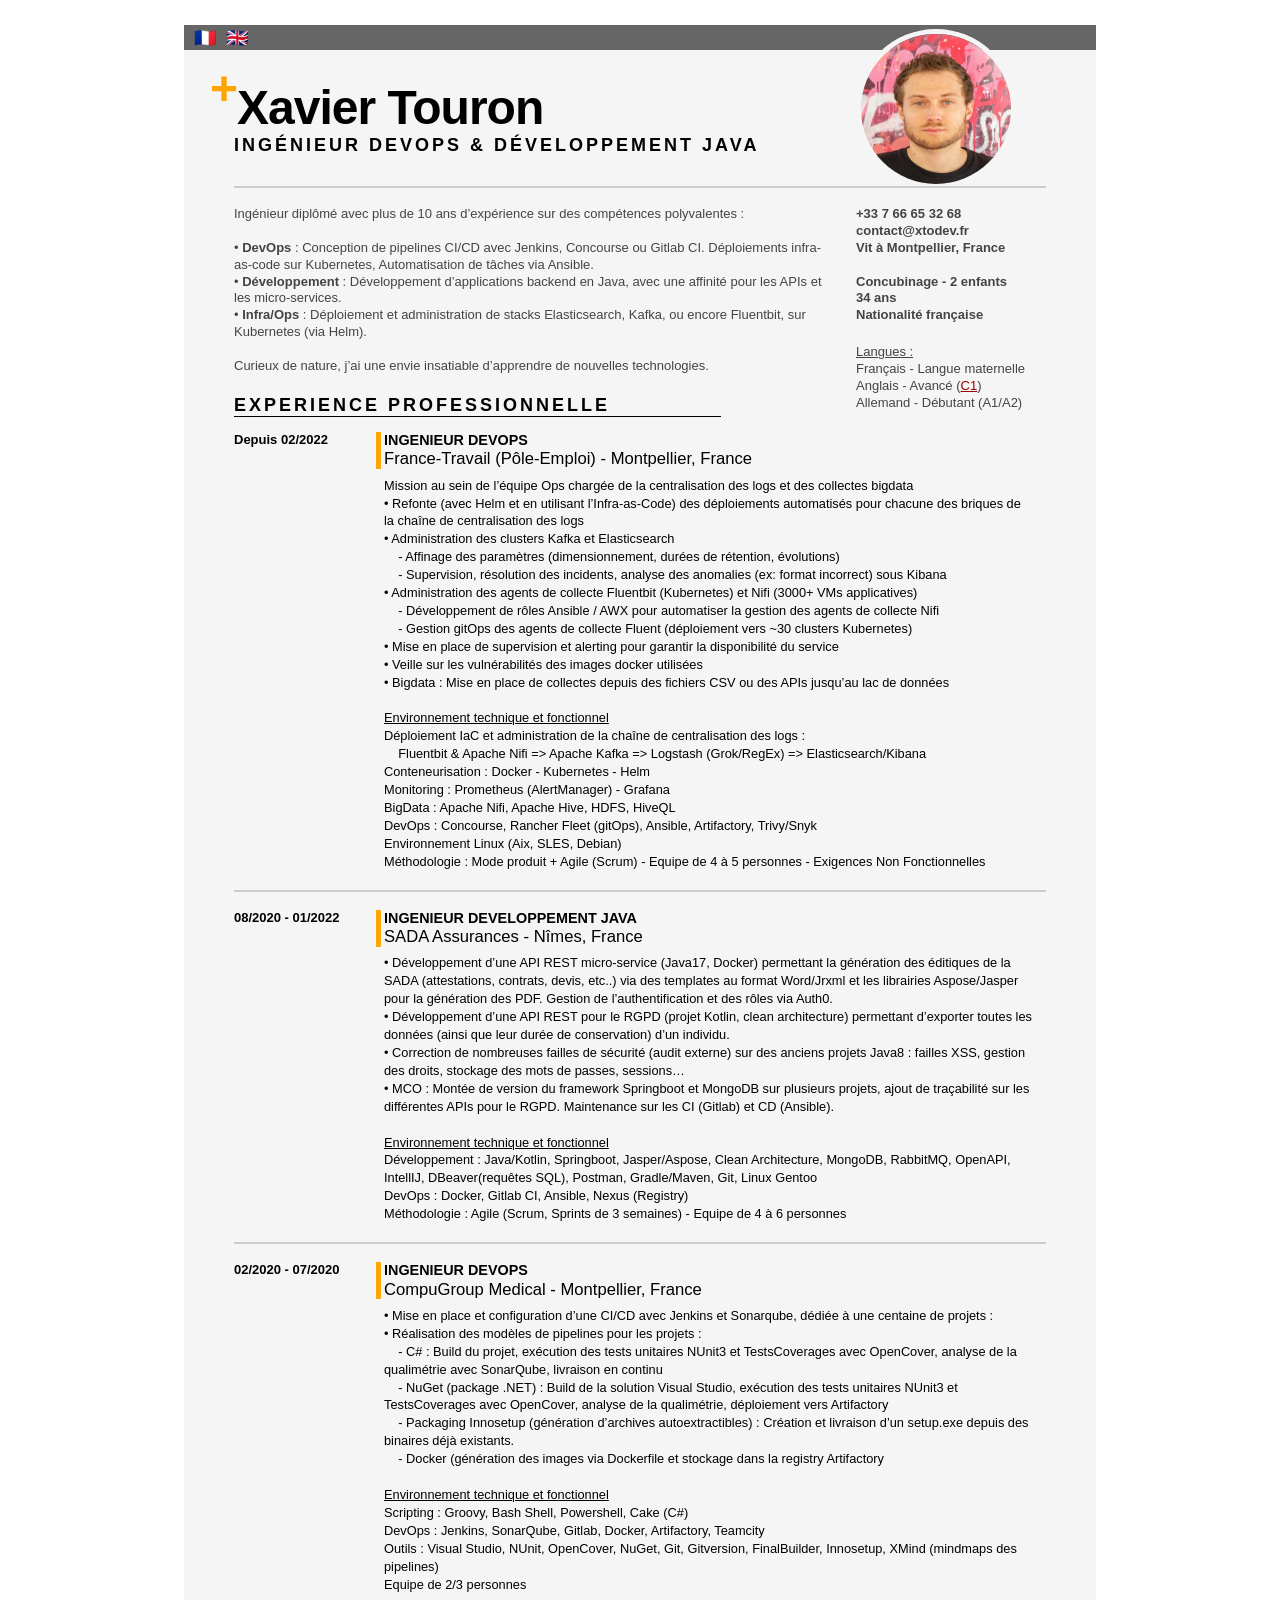
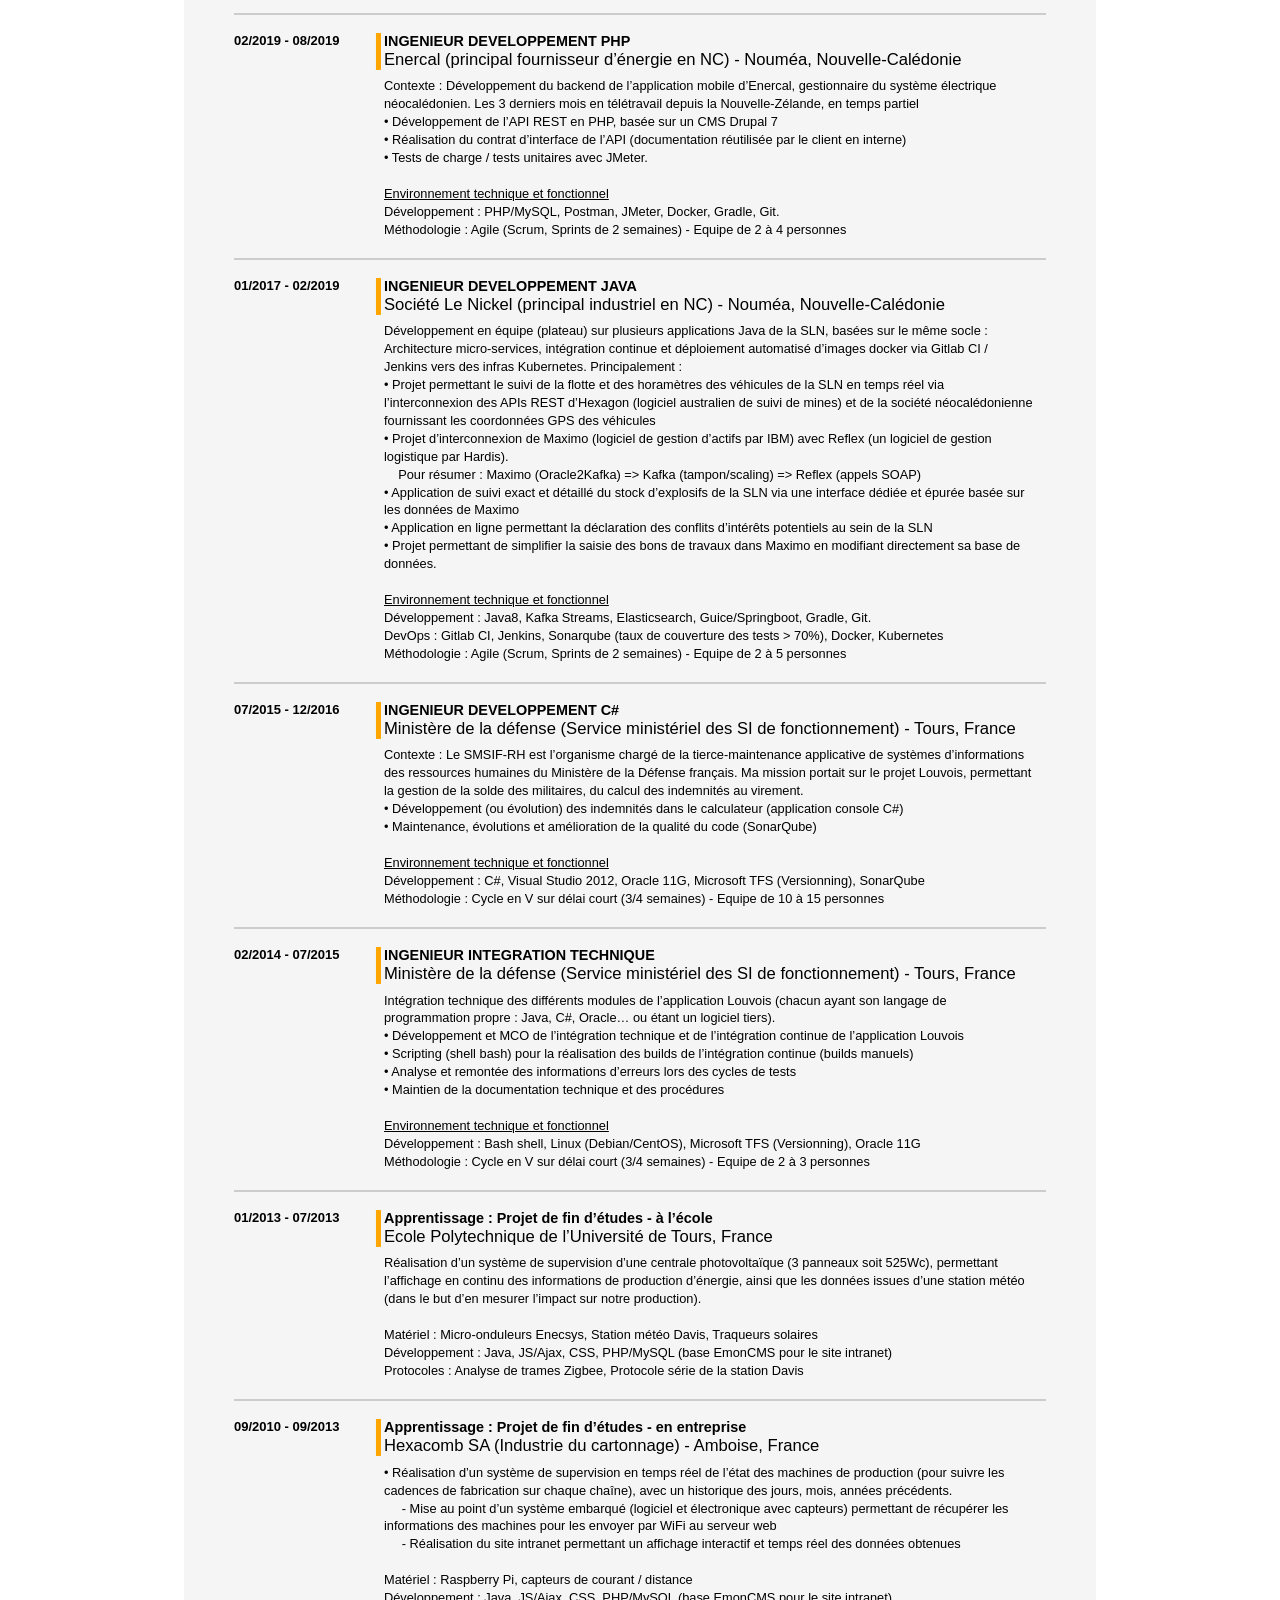
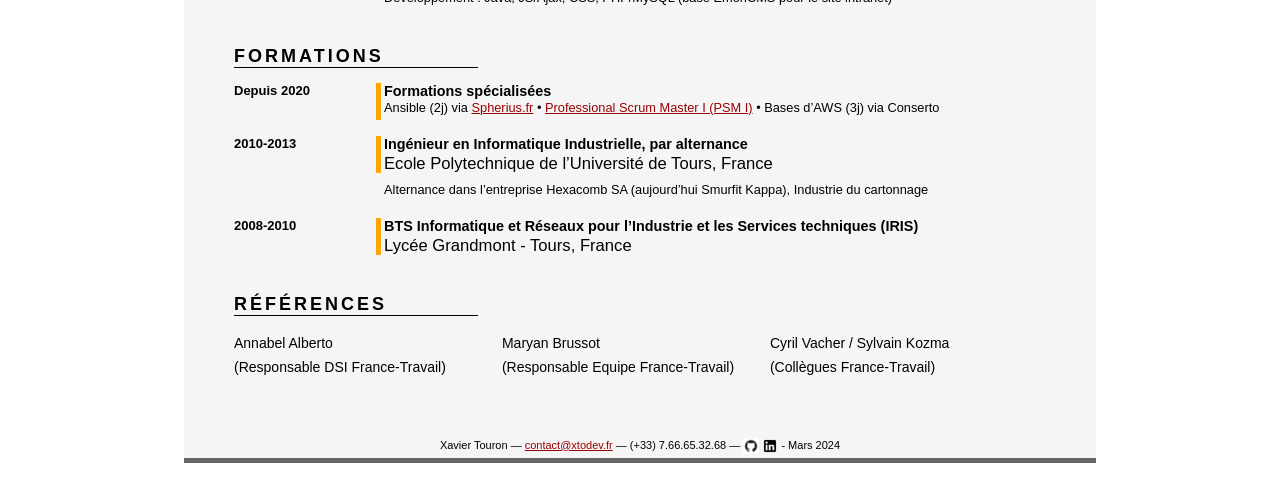
==== commit 9005a608: "Deploying to gh-pages from @ xtodev/cv@3dc5a4cd647e7b5178c2ce270fed9e4d8bbe1f36 🚀" ====
--- a/index.html
+++ b/index.html
@@ -1054,11 +1054,7 @@
 Méthodologie : Agile (Scrum, Sprints de 3 semaines) - Equipe de 4 à 6 personnes<br></dd>
 </dl>
 
-<p><br></p>
-
 <hr class="hiddenhrinpdf">
-
-<p><br><br></p>
 
 <h3 class="date">02/2020 - 07/2020</h3>
 
@@ -1190,7 +1186,7 @@
 
 <h2 class="h2short">Formations</h2>
 
-<h3 class="date">depuis 2020</h3>
+<h3 class="date">Depuis 2020</h3>
 
 <dl>
 <dt>Formations spécialisées</dt>
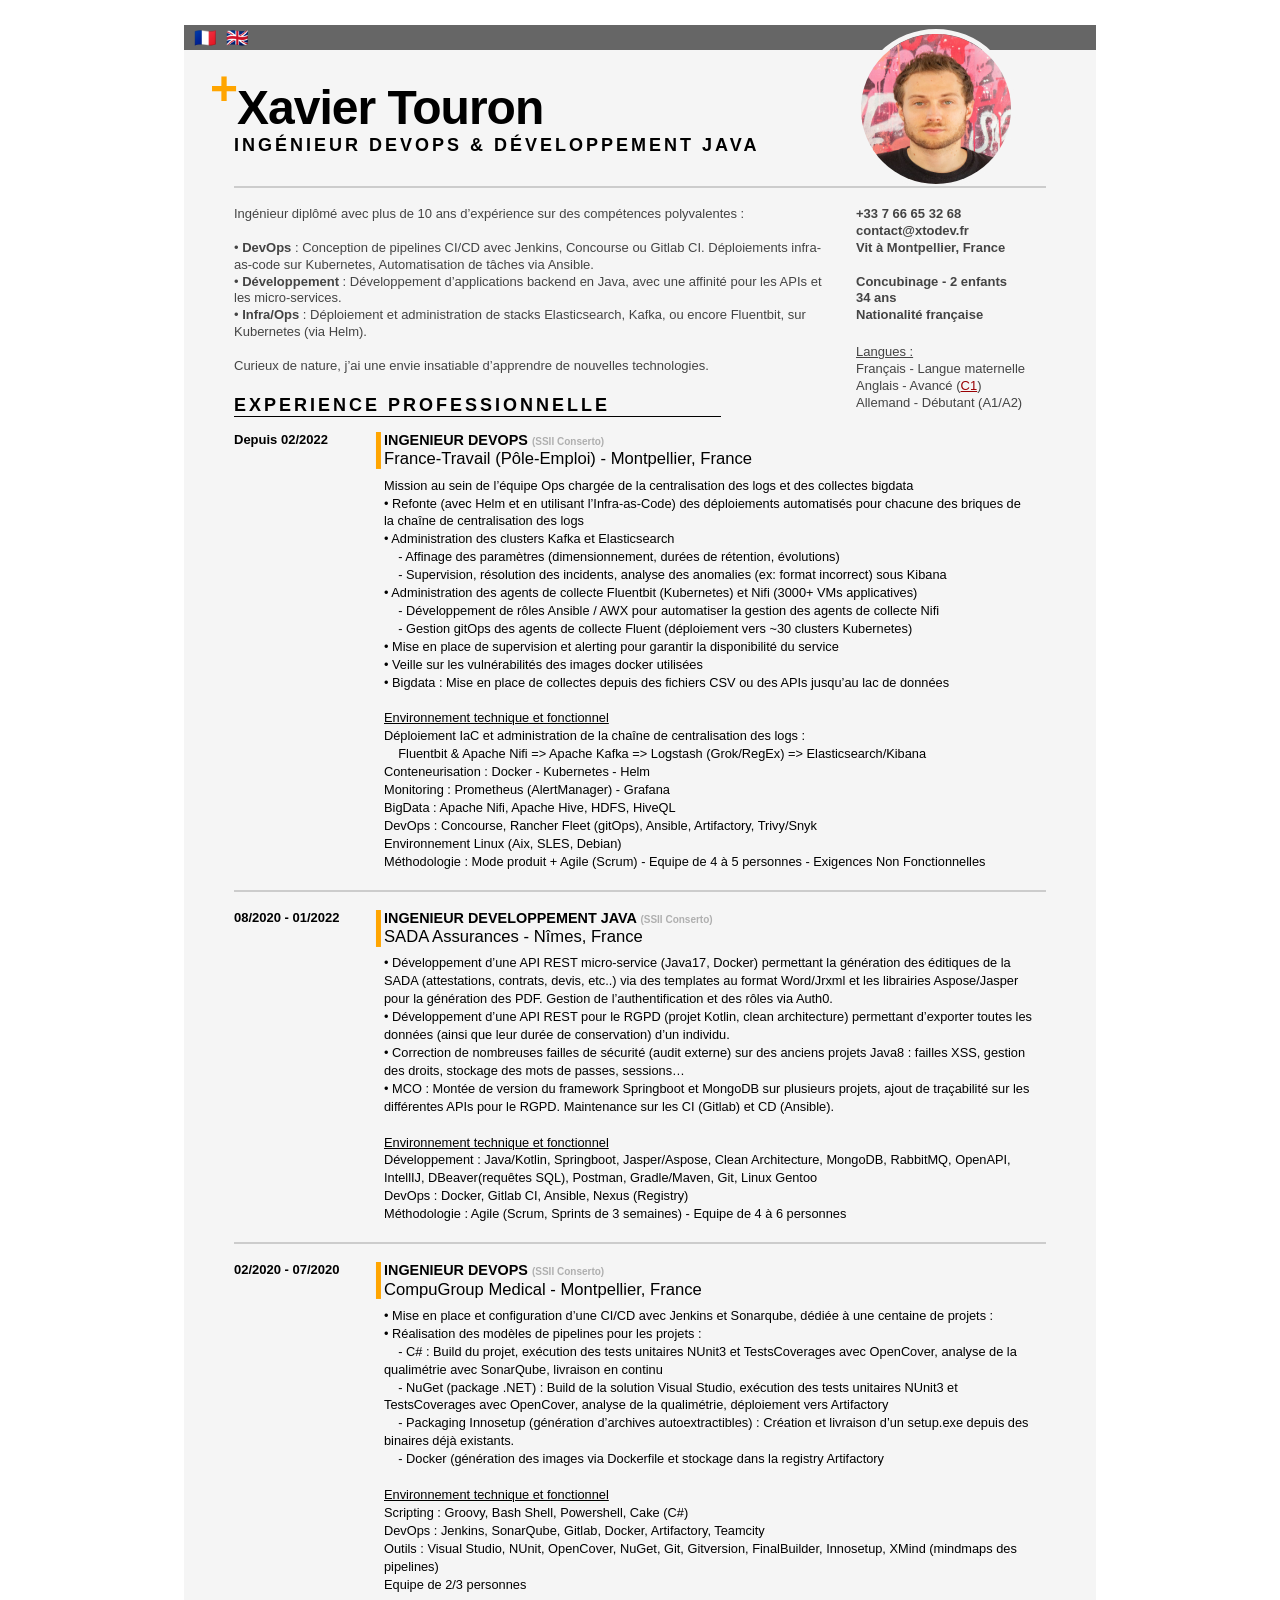
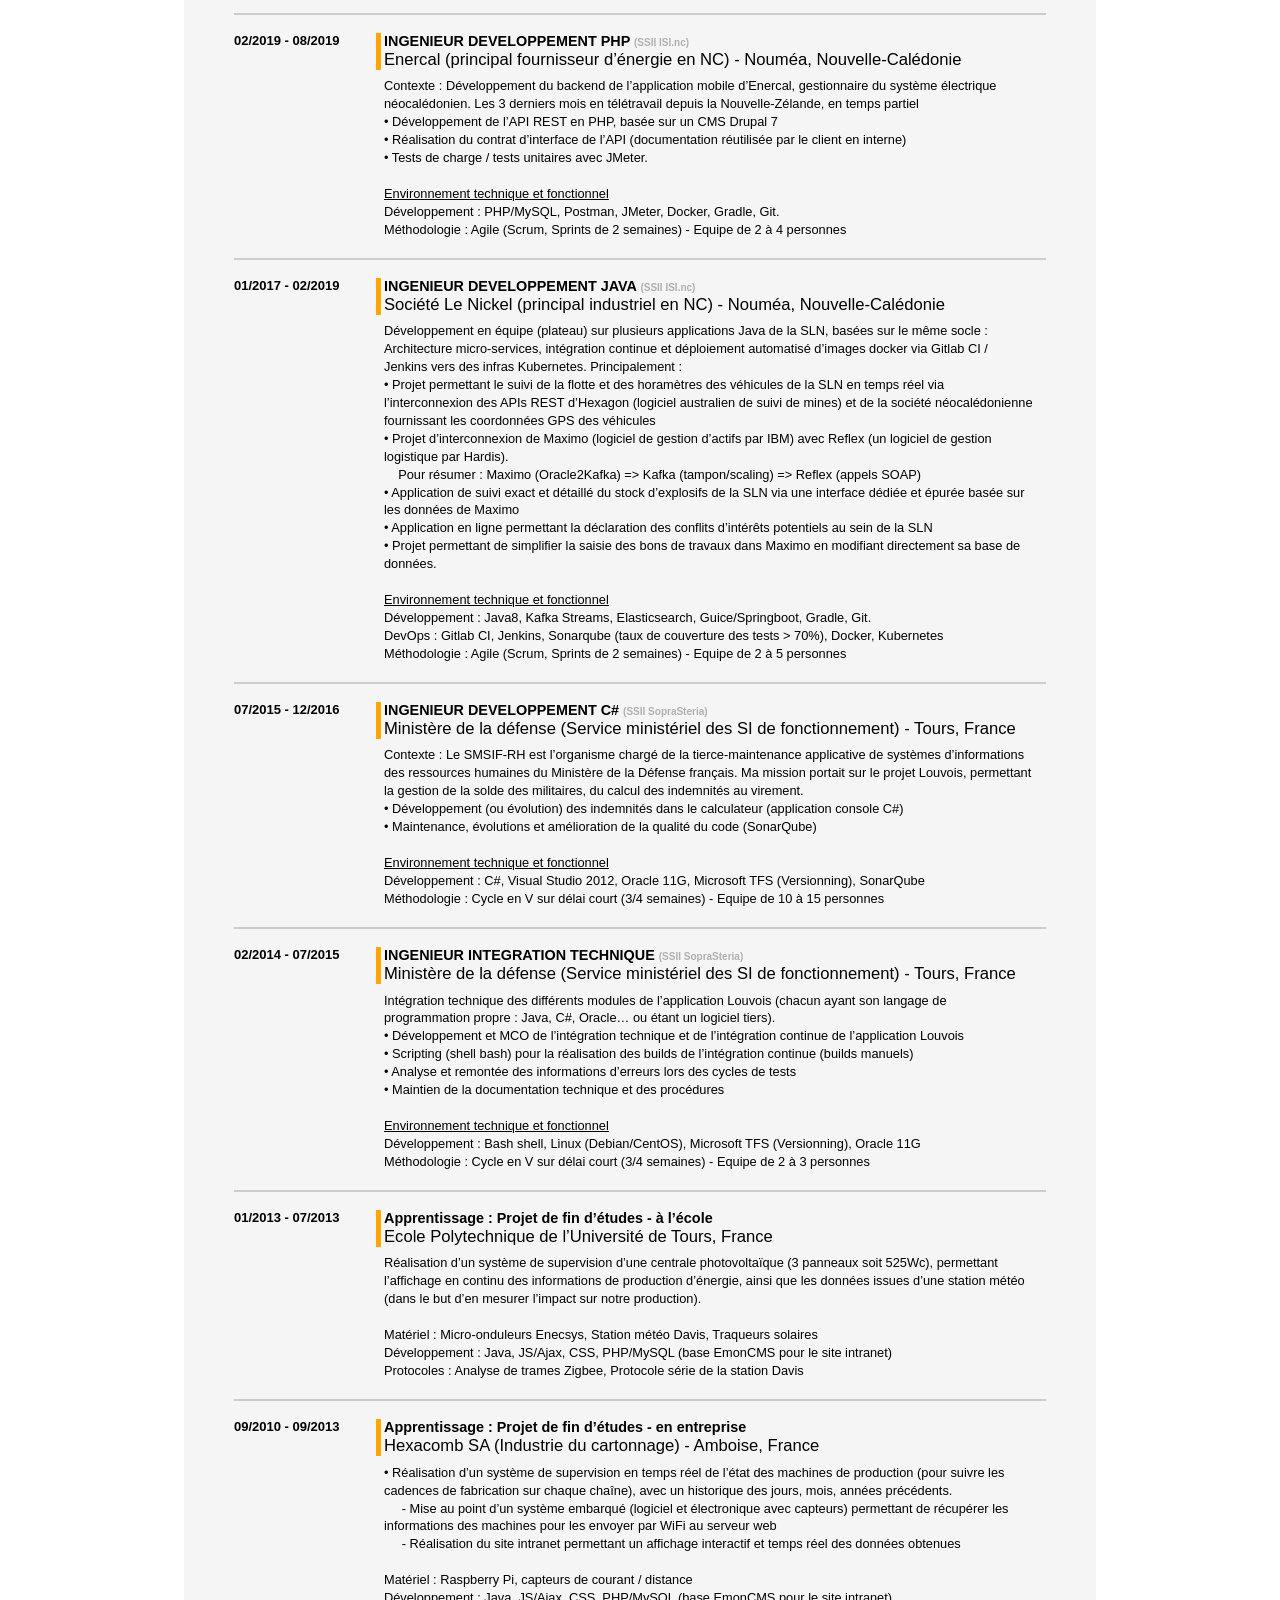
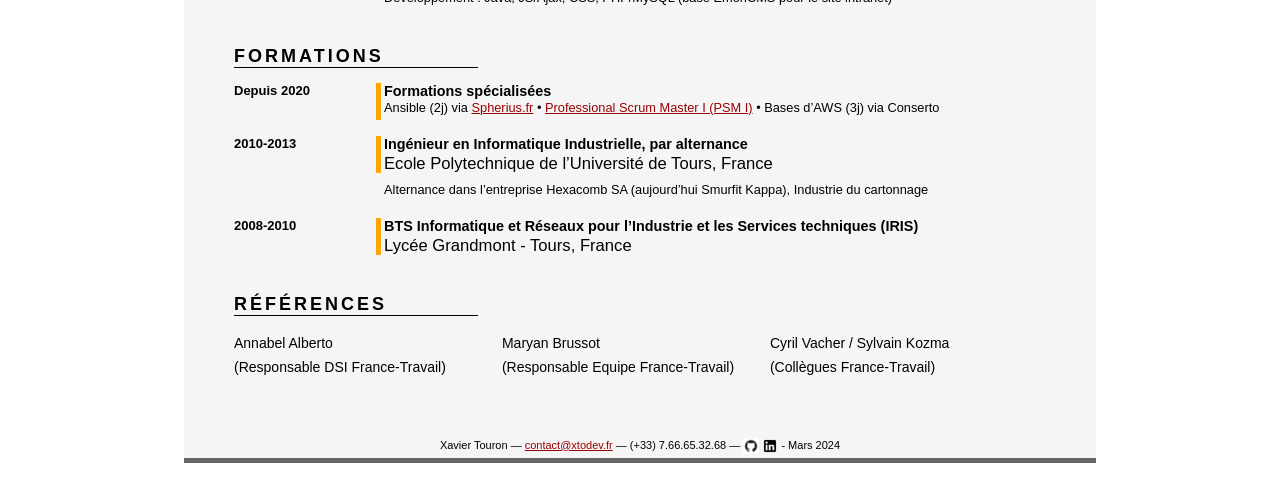
==== commit 39e504e9: "Deploying to gh-pages from @ xtodev/cv@45df97a11042f009cf0d5bbaac1fbd25bf506034 🚀" ====
--- a/index.html
+++ b/index.html
@@ -439,6 +439,10 @@
   padding-bottom: 20px;
   margin-right: -10px;
 }
+.ssii {
+  font-size: 10px;
+  color: #afafaf;
+}
 .container {
   margin: 25px auto;
   padding: 0;
@@ -1009,7 +1013,7 @@
 <h3 class="date">Depuis 02/2022</h3>
 
 <dl>
-<dt>INGENIEUR DEVOPS</dt>
+<dt>INGENIEUR DEVOPS <span class="ssii"> (SSII Conserto)</span></dt>
 <dd>
 <em>France-Travail (Pôle-Emploi) - Montpellier, France</em>
 Mission au sein de l&#8217;équipe Ops chargée de la centralisation des logs et des collectes bigdata<br>
@@ -1040,7 +1044,7 @@
 <h3 class="date">08/2020 - 01/2022</h3>
 
 <dl>
-<dt>INGENIEUR DEVELOPPEMENT JAVA</dt>
+<dt>INGENIEUR DEVELOPPEMENT JAVA <span class="ssii"> (SSII Conserto)</span></dt>
 <dd>
 <em>SADA Assurances - Nîmes, France</em>
 • Développement d&#8217;une API REST micro-service (Java17, Docker) permettant la génération des éditiques de la SADA (attestations, contrats, devis, etc..) via des templates au format Word/Jrxml et les librairies Aspose/Jasper pour la génération des PDF. Gestion de l&#8217;authentification et des rôles via Auth0.<br>
@@ -1059,7 +1063,7 @@
 <h3 class="date">02/2020 - 07/2020</h3>
 
 <dl>
-<dt>INGENIEUR DEVOPS</dt>
+<dt>INGENIEUR DEVOPS <span class="ssii"> (SSII Conserto)</span></dt>
 <dd>
 <em>CompuGroup Medical - Montpellier, France</em>
 • Mise en place et configuration d&#8217;une CI/CD avec Jenkins et Sonarqube, dédiée à une centaine de projets : <br>
@@ -1081,7 +1085,7 @@
 <h3 class="date">02/2019 - 08/2019</h3>
 
 <dl>
-<dt>INGENIEUR DEVELOPPEMENT PHP</dt>
+<dt>INGENIEUR DEVELOPPEMENT PHP <span class="ssii"> (SSII ISI.nc)</span></dt>
 <dd>
 <em>Enercal (principal fournisseur d&#8217;énergie en NC) - Nouméa, Nouvelle-Calédonie</em>
 Contexte : Développement du backend de l&#8217;application mobile d&#8217;Enercal, gestionnaire du système électrique néocalédonien. Les 3 derniers mois en télétravail depuis la Nouvelle-Zélande, en temps partiel<br>
@@ -1098,7 +1102,7 @@
 <h3 class="date">01/2017 - 02/2019</h3>
 
 <dl>
-<dt>INGENIEUR DEVELOPPEMENT JAVA</dt>
+<dt>INGENIEUR DEVELOPPEMENT JAVA <span class="ssii"> (SSII ISI.nc)</span></dt>
 <dd>
 <em>Société Le Nickel (principal industriel en NC) - Nouméa, Nouvelle-Calédonie</em>
 Développement en équipe (plateau) sur plusieurs applications Java de la SLN, basées sur le même socle : Architecture micro-services, intégration continue et déploiement automatisé d&#8217;images docker via Gitlab CI / Jenkins vers des infras Kubernetes. Principalement :<br>
@@ -1120,7 +1124,7 @@
 <h3 class="date">07/2015 - 12/2016</h3>
 
 <dl>
-<dt>INGENIEUR DEVELOPPEMENT C#</dt>
+<dt>INGENIEUR DEVELOPPEMENT C# <span class="ssii"> (SSII SopraSteria)</span></dt>
 <dd>
 <em>Ministère de la défense (Service ministériel des SI de fonctionnement) - Tours, France</em>
 Contexte : Le SMSIF-RH est l&#8217;organisme chargé de la tierce-maintenance applicative de systèmes d&#8217;informations des ressources humaines du Ministère de la Défense français. Ma mission portait sur le projet Louvois, permettant la gestion de la solde des militaires, du calcul des indemnités au virement.<br>
@@ -1137,7 +1141,7 @@
 <h3 class="date">02/2014 - 07/2015</h3>
 
 <dl>
-<dt>INGENIEUR INTEGRATION TECHNIQUE</dt>
+<dt>INGENIEUR INTEGRATION TECHNIQUE <span class="ssii"> (SSII SopraSteria)</span></dt>
 <dd>
 <em>Ministère de la défense (Service ministériel des SI de fonctionnement) - Tours, France</em>
 Intégration technique des différents modules de l&#8217;application Louvois (chacun ayant son langage de programmation propre : Java, C#, Oracle&#8230; ou étant un logiciel tiers).<br>
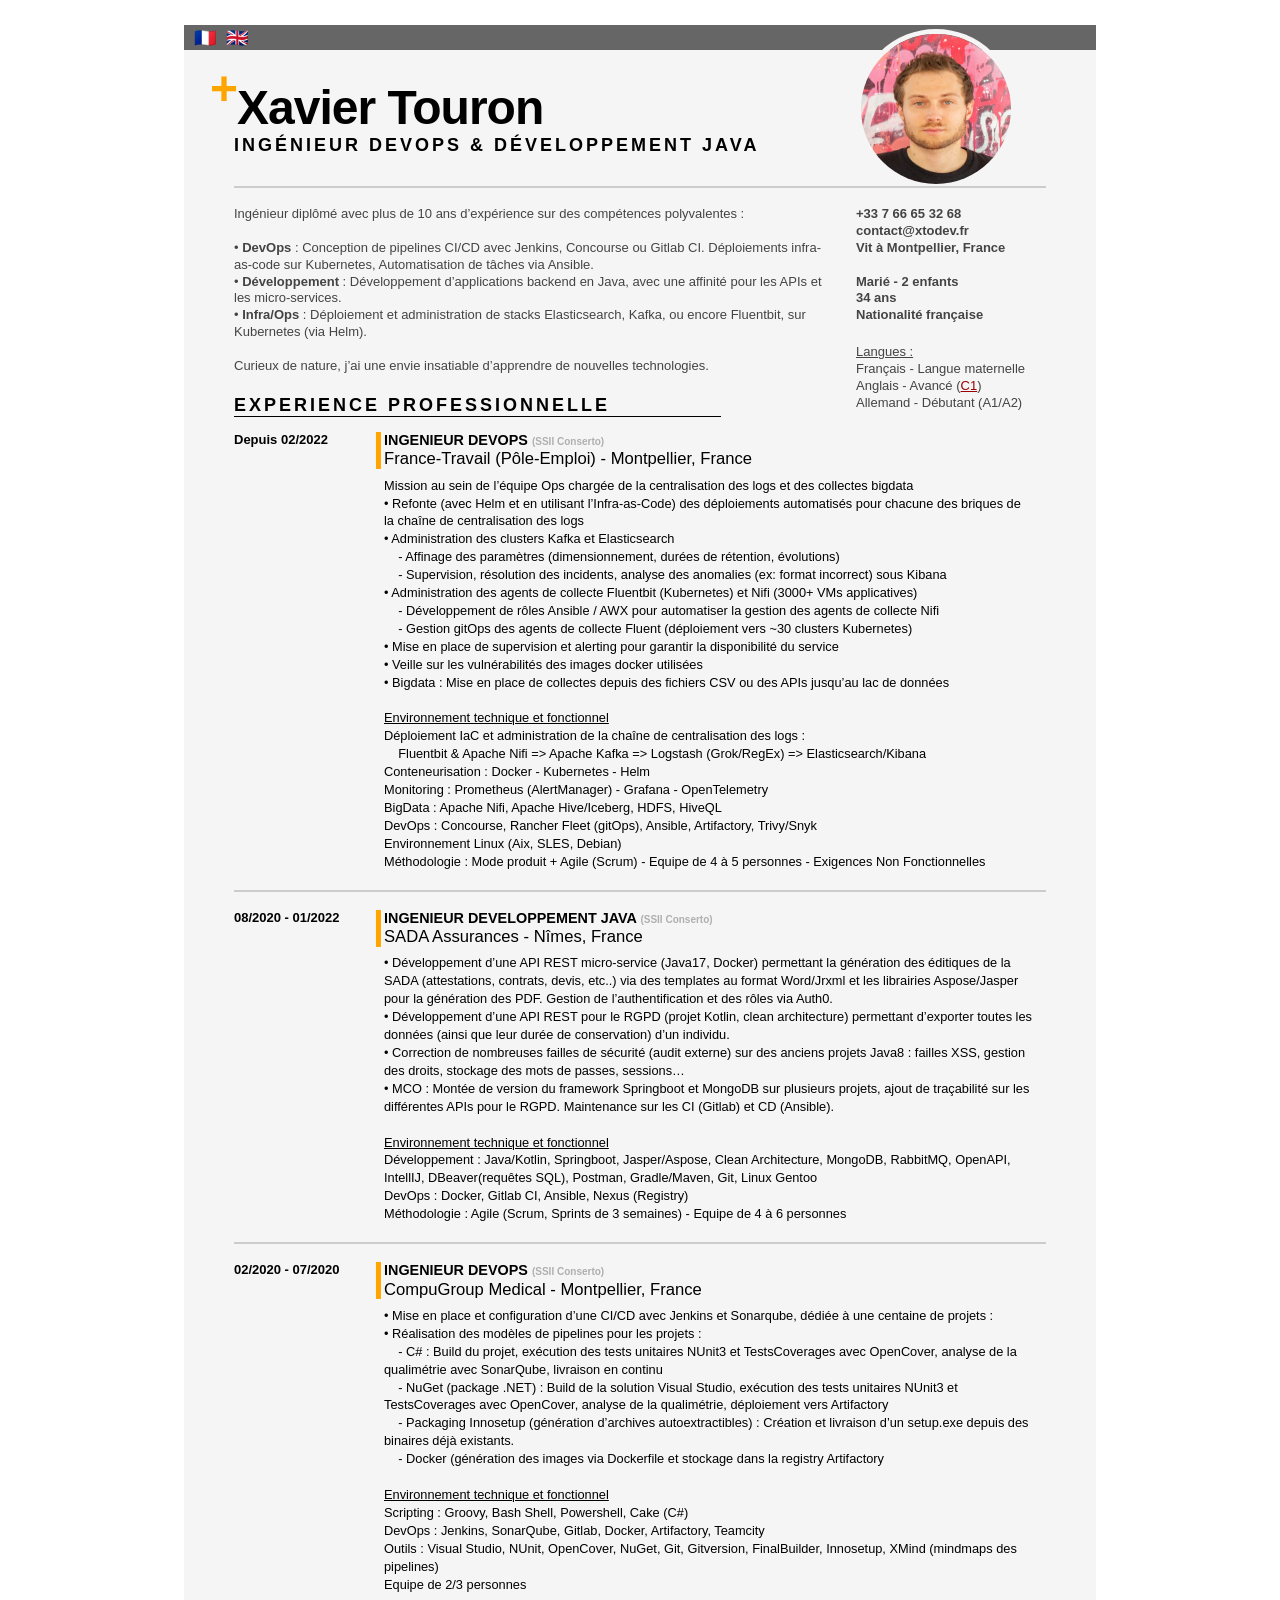
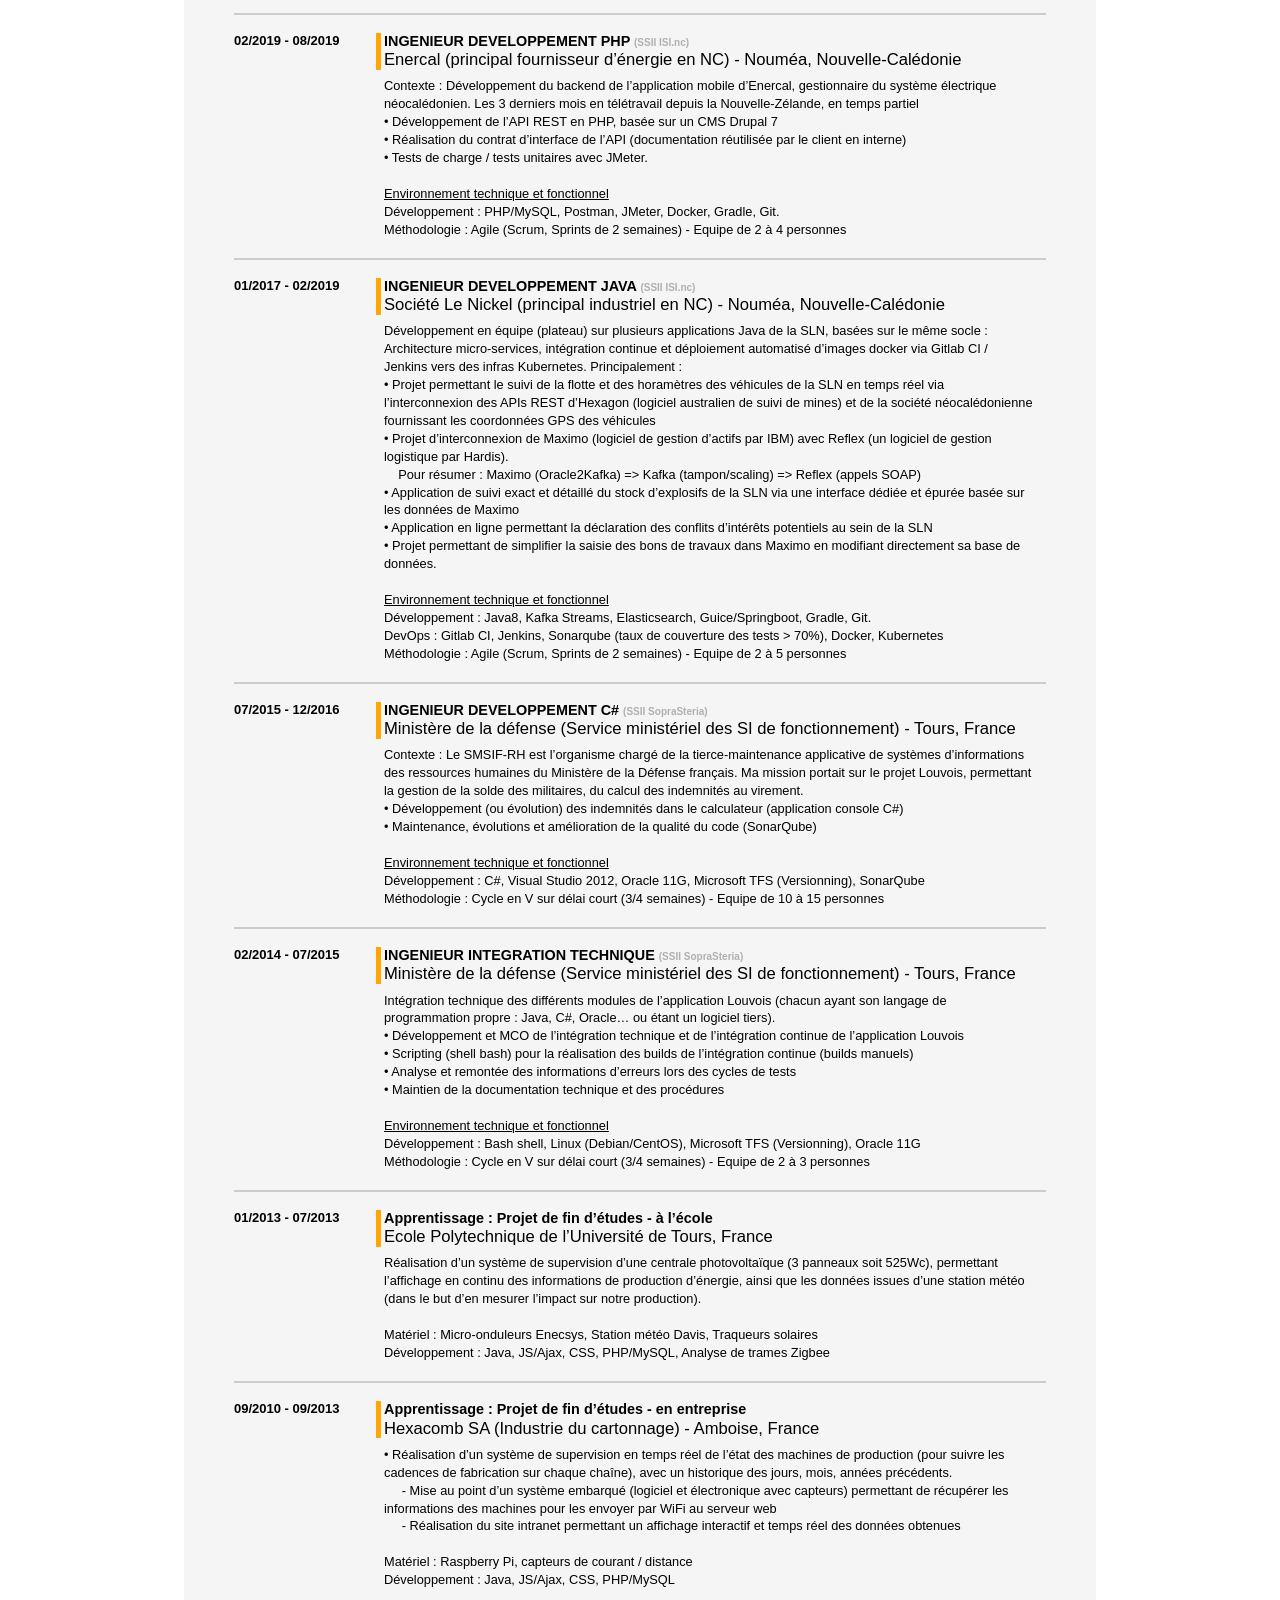
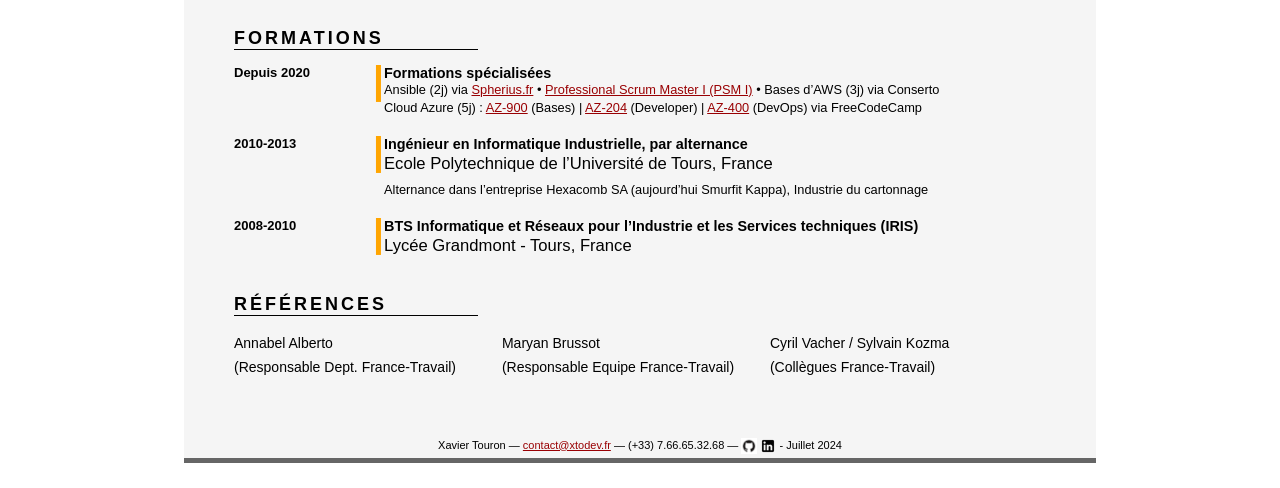
==== commit 1127c9cf: "Deploying to gh-pages from @ xtodev/cv@9ae1058b0624b218616d0205cd80608703d79f7f 🚀" ====
--- a/index.html
+++ b/index.html
@@ -996,7 +996,7 @@
 contact@xtodev.fr<br>
 Vit à Montpellier, France<br>
 <br>
-Concubinage - 2 enfants<br>
+Marié - 2 enfants<br>
 34 ans<br>
 Nationalité française
 </span></p>
@@ -1032,8 +1032,8 @@
 Déploiement IaC et administration de la chaîne de centralisation des logs : <br>
 &nbsp;&nbsp;&nbsp;&nbsp;Fluentbit &amp; Apache Nifi => Apache Kafka => Logstash (Grok/RegEx) => Elasticsearch/Kibana<br>
 Conteneurisation : Docker - Kubernetes - Helm<br>
-Monitoring : Prometheus (AlertManager) - Grafana<br>
-BigData : Apache Nifi, Apache Hive, HDFS, HiveQL<br>
+Monitoring : Prometheus (AlertManager) - Grafana - OpenTelemetry<br>
+BigData : Apache Nifi, Apache Hive/Iceberg, HDFS, HiveQL<br>
 DevOps : Concourse, Rancher Fleet (gitOps), Ansible, Artifactory, Trivy/Snyk<br>
 Environnement Linux (Aix, SLES, Debian)<br>
 Méthodologie : Mode produit + Agile (Scrum) - Equipe de 4 à 5 personnes - Exigences Non Fonctionnelles<br></dd>
@@ -1166,8 +1166,7 @@
 Réalisation d’un système de supervision d’une centrale photovoltaïque (3 panneaux soit 525Wc), permettant l’affichage en continu des informations de production d’énergie, ainsi que les données issues d’une station météo (dans le but d’en mesurer l’impact sur notre production). <br>
 <br>
 Matériel : Micro-onduleurs Enecsys, Station météo Davis, Traqueurs solaires <br>
-Développement : Java, JS/Ajax, CSS, PHP/MySQL (base EmonCMS pour le site intranet)<br>
-Protocoles : Analyse de trames Zigbee, Protocole série de la station Davis<br></dd>
+Développement : Java, JS/Ajax, CSS, PHP/MySQL, Analyse de trames Zigbee</dd>
 </dl>
 
 <hr />
@@ -1183,7 +1182,7 @@
 &nbsp;&nbsp;&nbsp;&nbsp; - Réalisation du site intranet permettant un affichage interactif et temps réel des données obtenues<br>
 <br>
 Matériel : Raspberry Pi, capteurs de courant / distance<br>
-Développement : Java, JS/Ajax, CSS, PHP/MySQL (base EmonCMS pour le site intranet)<br></dd>
+Développement : Java, JS/Ajax, CSS, PHP/MySQL</dd>
 </dl>
 
 <hr class="hiddenhr">
@@ -1194,7 +1193,8 @@
 
 <dl>
 <dt>Formations spécialisées</dt>
-<dd>Ansible (2j) via <a href="https://spherius.fr/formation/devops-ansible/" target="_blank">Spherius.fr</a> • <a href="https://www.scrum.org/user/735488" target="_blank">Professional Scrum Master I (PSM I)</a> • Bases d&#8217;AWS (3j) via Conserto</dd>
+<dd>Ansible (2j) via <a href="https://spherius.fr/formation/devops-ansible/" target="_blank">Spherius.fr</a> • <a href="https://www.scrum.org/user/735488" target="_blank">Professional Scrum Master I (PSM I)</a> • Bases d&#8217;AWS (3j) via Conserto <br>
+Cloud Azure (5j) : <a href="https://www.youtube.com/watch?v=5abffC-K40c">AZ-900</a> (Bases) |  <a href="https://www.youtube.com/watch?v=jZx8PMQjobk">AZ-204</a> (Developer) | <a href="https://www.youtube.com/watch?v=11KT1hPNkY4">AZ-400</a> (DevOps) via FreeCodeCamp</dd>
 </dl>
 
 <h3 class="date">2010-2013</h3>
@@ -1217,7 +1217,7 @@
 <h2 class="h2short">Références</h2>
 
 <ol>
-<li>Annabel Alberto <br>(Responsable DSI France-Travail)</li>
+<li>Annabel Alberto <br>(Responsable Dept. France-Travail)</li>
 <li>Maryan Brussot <br>(Responsable Equipe France-Travail)</li>
 <li>Cyril Vacher / Sylvain Kozma <br>(Collègues France-Travail)</li>
 </ol>
@@ -1226,7 +1226,7 @@
 
 <h3 id="footer">Footer</h3>
 
-<p>Xavier Touron &#8212; <a href="mailto:contact@xtodev.fr">contact@xtodev.fr</a> &#8212; (+33) 7.66.65.32.68 &#8212; <a href="https://github.com/xtodev/cv" target="_blank"><img src="./assets/github.png" height="16" width="16" style="vertical-align: middle;"></a>  <a href="https://www.linkedin.com/in/xavier-touron-084b4b73" target="_blank"><img src="./assets/linkedin.png" height="16" width="16" style="vertical-align: middle;"></a> - Mars 2024</p>
+<p>Xavier Touron &#8212; <a href="mailto:contact@xtodev.fr">contact@xtodev.fr</a> &#8212; (+33) 7.66.65.32.68 &#8212; <a href="https://github.com/xtodev/cv" target="_blank"><img src="./assets/github.png" height="16" width="16" style="vertical-align: middle;"></a>  <a href="https://www.linkedin.com/in/xavier-touron-084b4b73" target="_blank"><img src="./assets/linkedin.png" height="16" width="16" style="vertical-align: middle;"></a> - Juillet 2024</p>
 
     </div>
 </div>
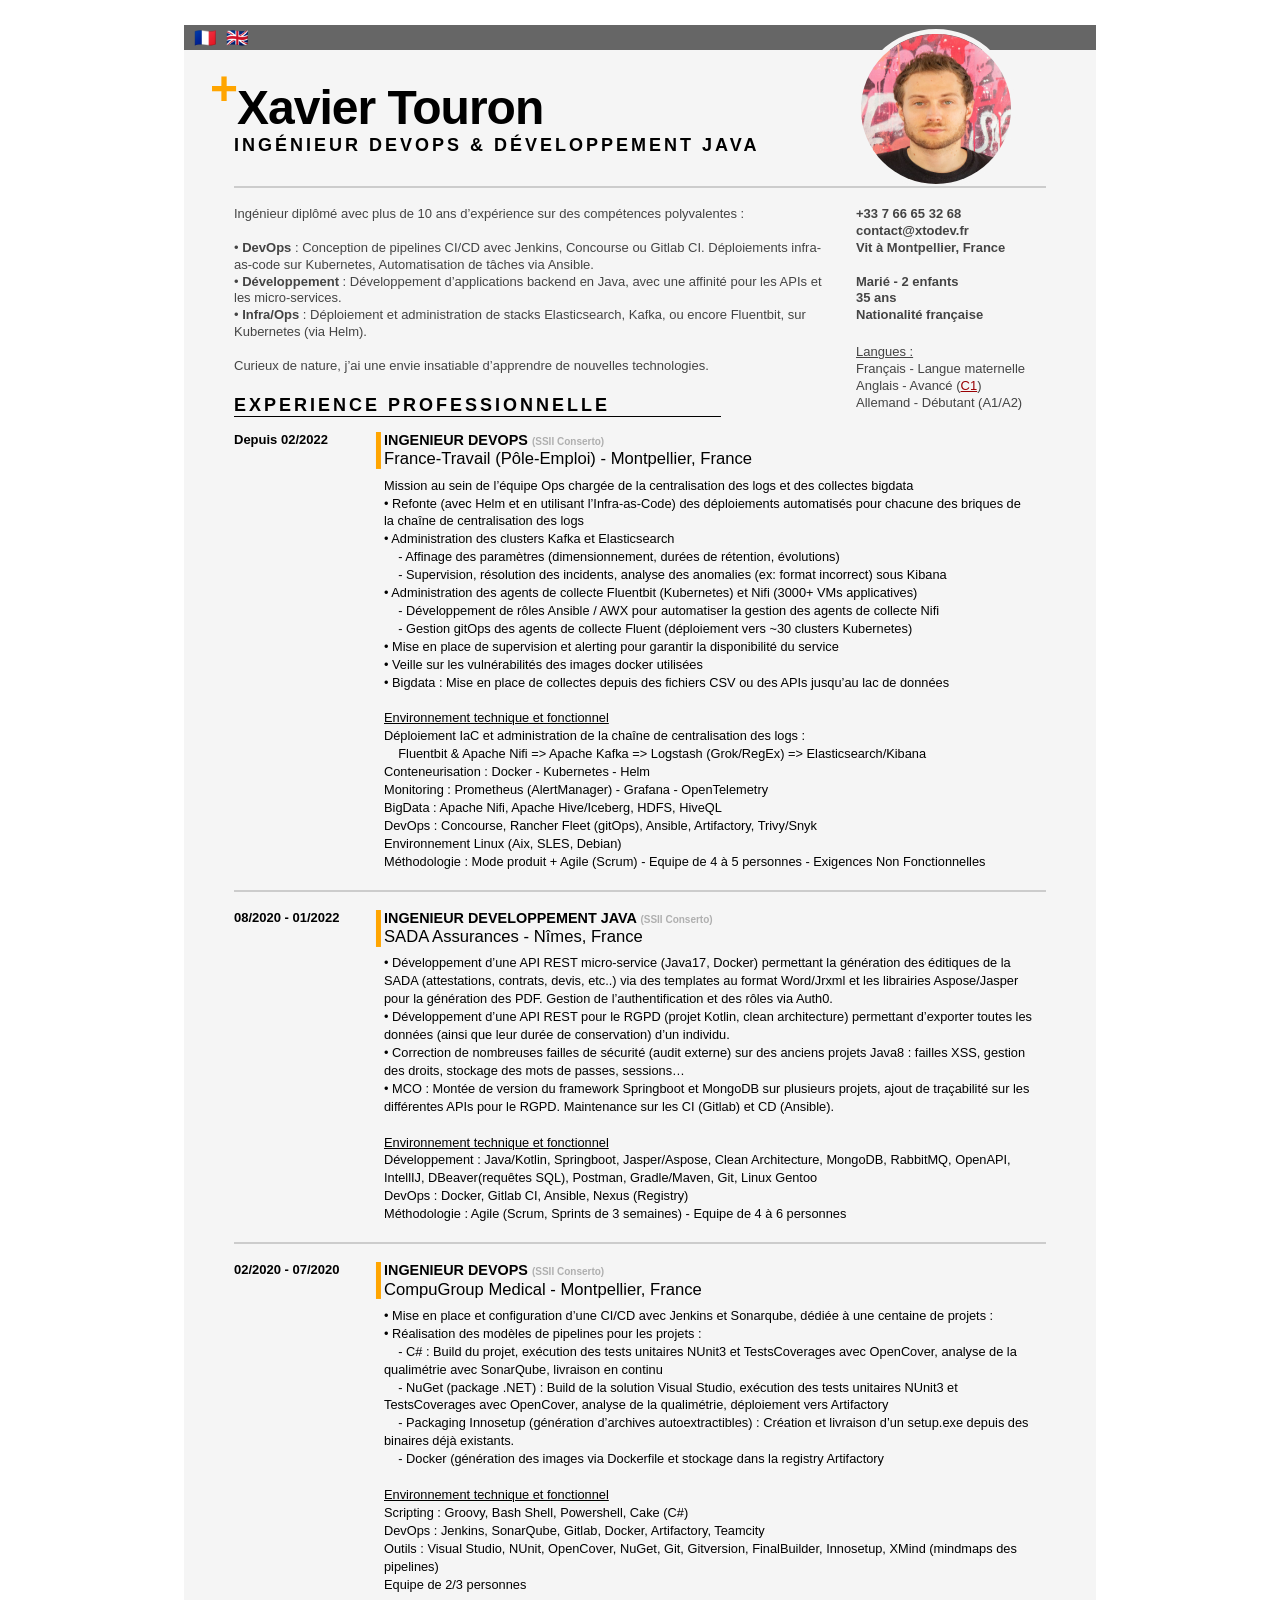
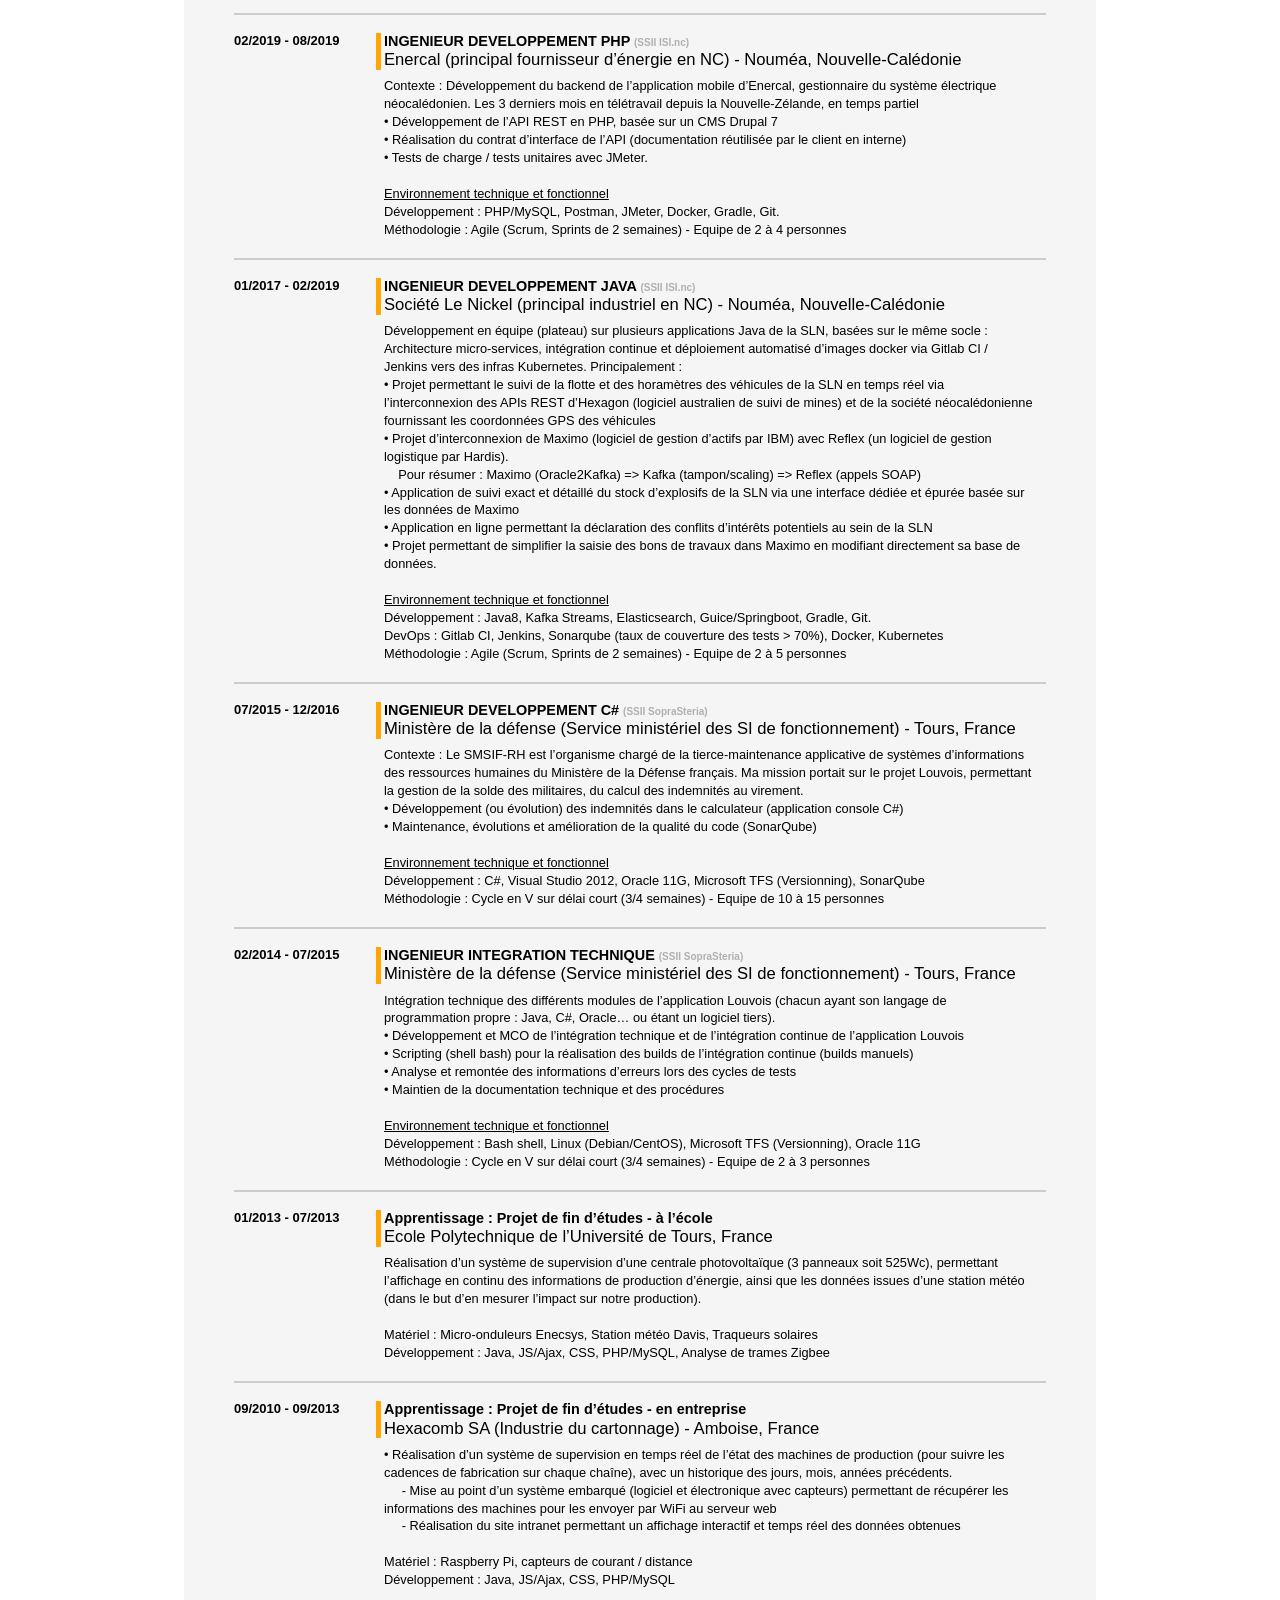
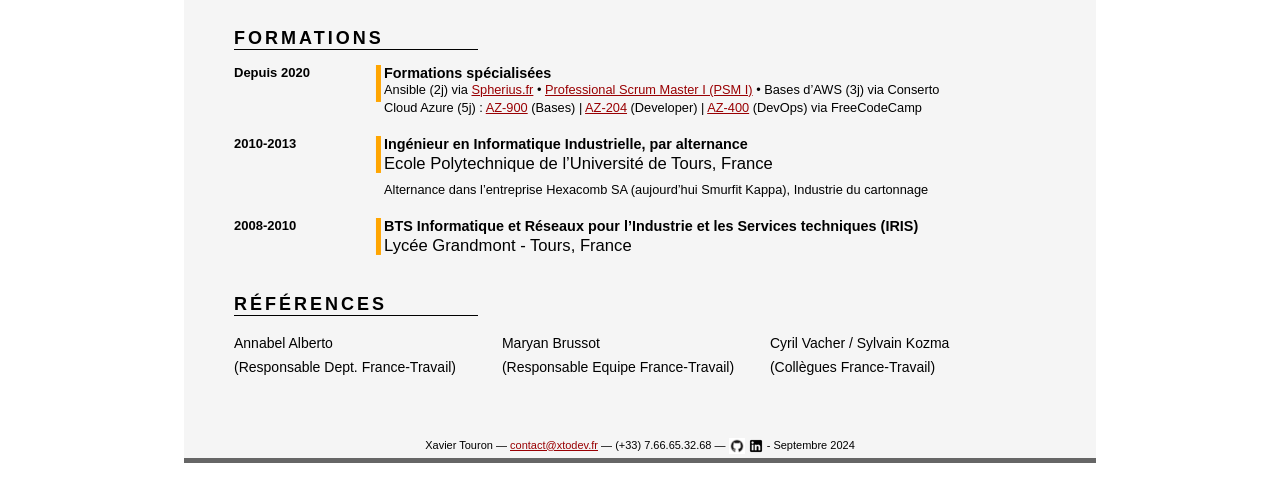
==== commit 7bed4fb3: "Deploying to gh-pages from @ xtodev/cv@e1f93370d991907302f0122f2808ae319e3e67ec 🚀" ====
--- a/index.html
+++ b/index.html
@@ -997,7 +997,7 @@
 Vit à Montpellier, France<br>
 <br>
 Marié - 2 enfants<br>
-34 ans<br>
+35 ans<br>
 Nationalité française
 </span></p>
 
@@ -1226,7 +1226,7 @@
 
 <h3 id="footer">Footer</h3>
 
-<p>Xavier Touron &#8212; <a href="mailto:contact@xtodev.fr">contact@xtodev.fr</a> &#8212; (+33) 7.66.65.32.68 &#8212; <a href="https://github.com/xtodev/cv" target="_blank"><img src="./assets/github.png" height="16" width="16" style="vertical-align: middle;"></a>  <a href="https://www.linkedin.com/in/xavier-touron-084b4b73" target="_blank"><img src="./assets/linkedin.png" height="16" width="16" style="vertical-align: middle;"></a> - Juillet 2024</p>
+<p>Xavier Touron &#8212; <a href="mailto:contact@xtodev.fr">contact@xtodev.fr</a> &#8212; (+33) 7.66.65.32.68 &#8212; <a href="https://github.com/xtodev/cv" target="_blank"><img src="./assets/github.png" height="16" width="16" style="vertical-align: middle;"></a>  <a href="https://www.linkedin.com/in/xavier-touron-084b4b73" target="_blank"><img src="./assets/linkedin.png" height="16" width="16" style="vertical-align: middle;"></a> - Septembre 2024</p>
 
     </div>
 </div>
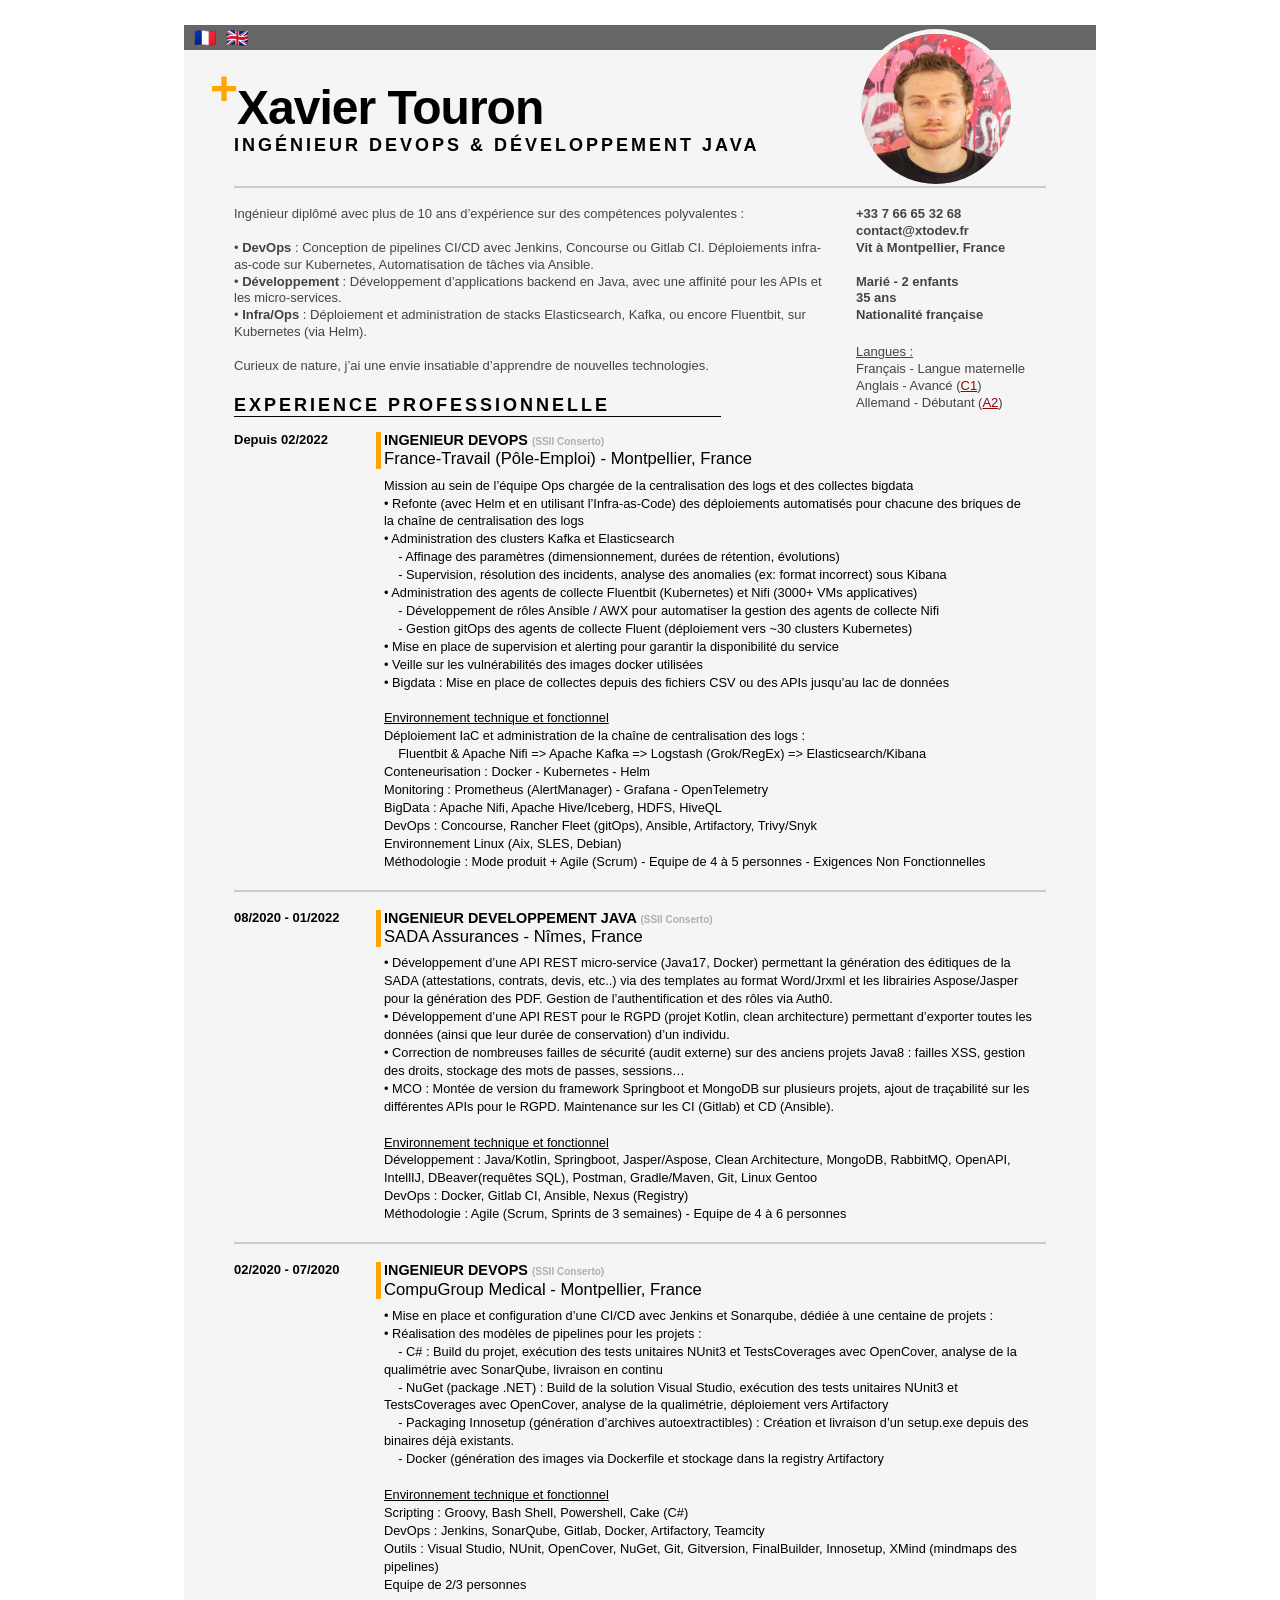
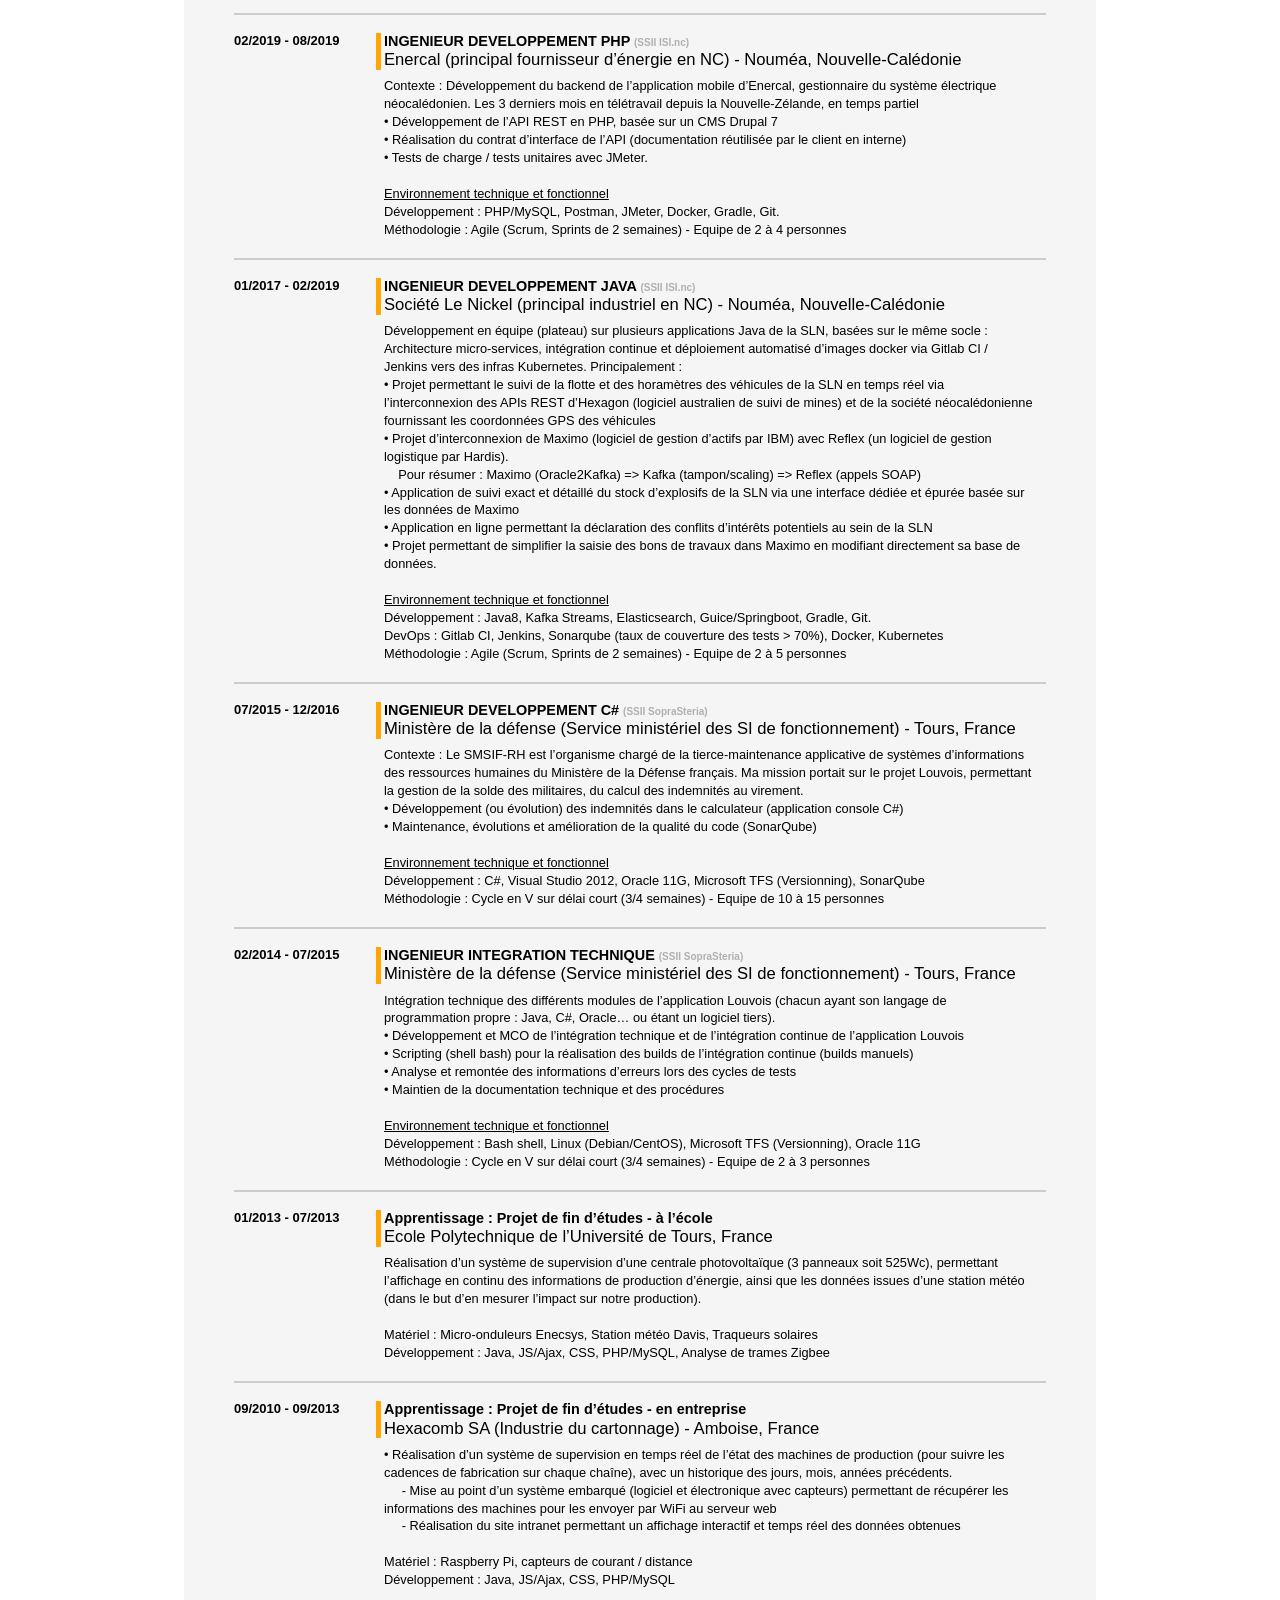
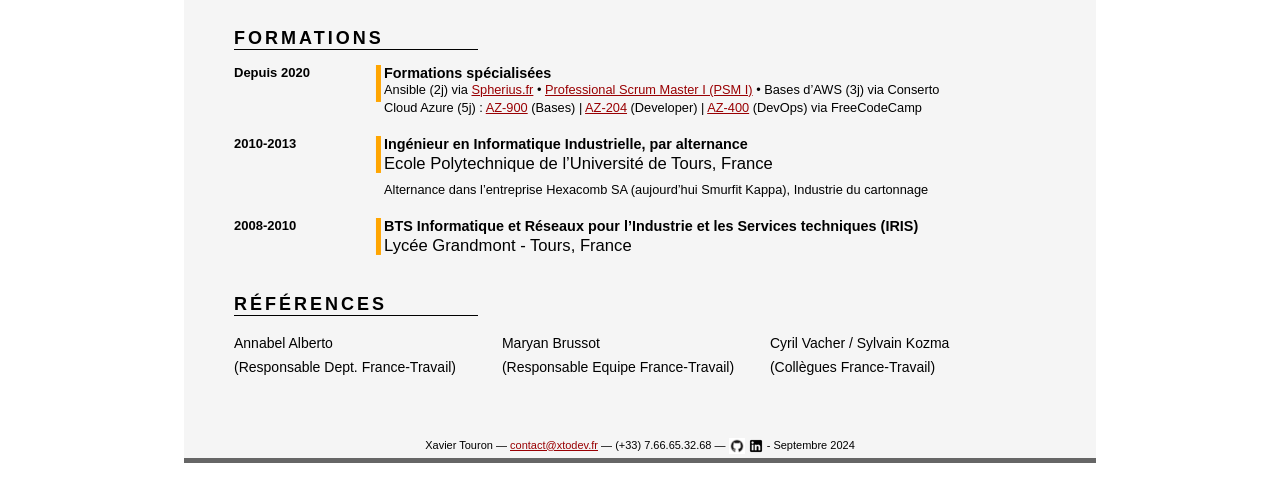
==== commit d05d68c8: "Deploying to gh-pages from @ xtodev/cv@b0242247a7c1d165f4f5c520b816cfb47de3758b 🚀" ====
--- a/index.html
+++ b/index.html
@@ -1005,8 +1005,9 @@
 <u>Langues :</u><br>
 Français - Langue maternelle<br>
 Anglais - Avancé (<a target="_blank" href="https://cert.efset.org/MzoJqB">C1</a>)<br>
-Allemand - Débutant (A1/A2)
-</span></p>
+Allemand - Débutant (<a target="_blank" href="https://certificats.candidat-cloe.com/check/755591453E94315CEE13E6FF1406A46013BFEBA2BFD4ADA4437DDAD81044F2C2aDdCbG1idlFybnFsTXhHZXNQS0I3ODB1ZDlrb0F5Y2t1VjUrOTd4MkUyYU5tU3ZU">A2</a>)</p>
+
+<p></span></p>
 
 <h2 class="h2long">EXPERIENCE PROFESSIONNELLE</h2>
 
